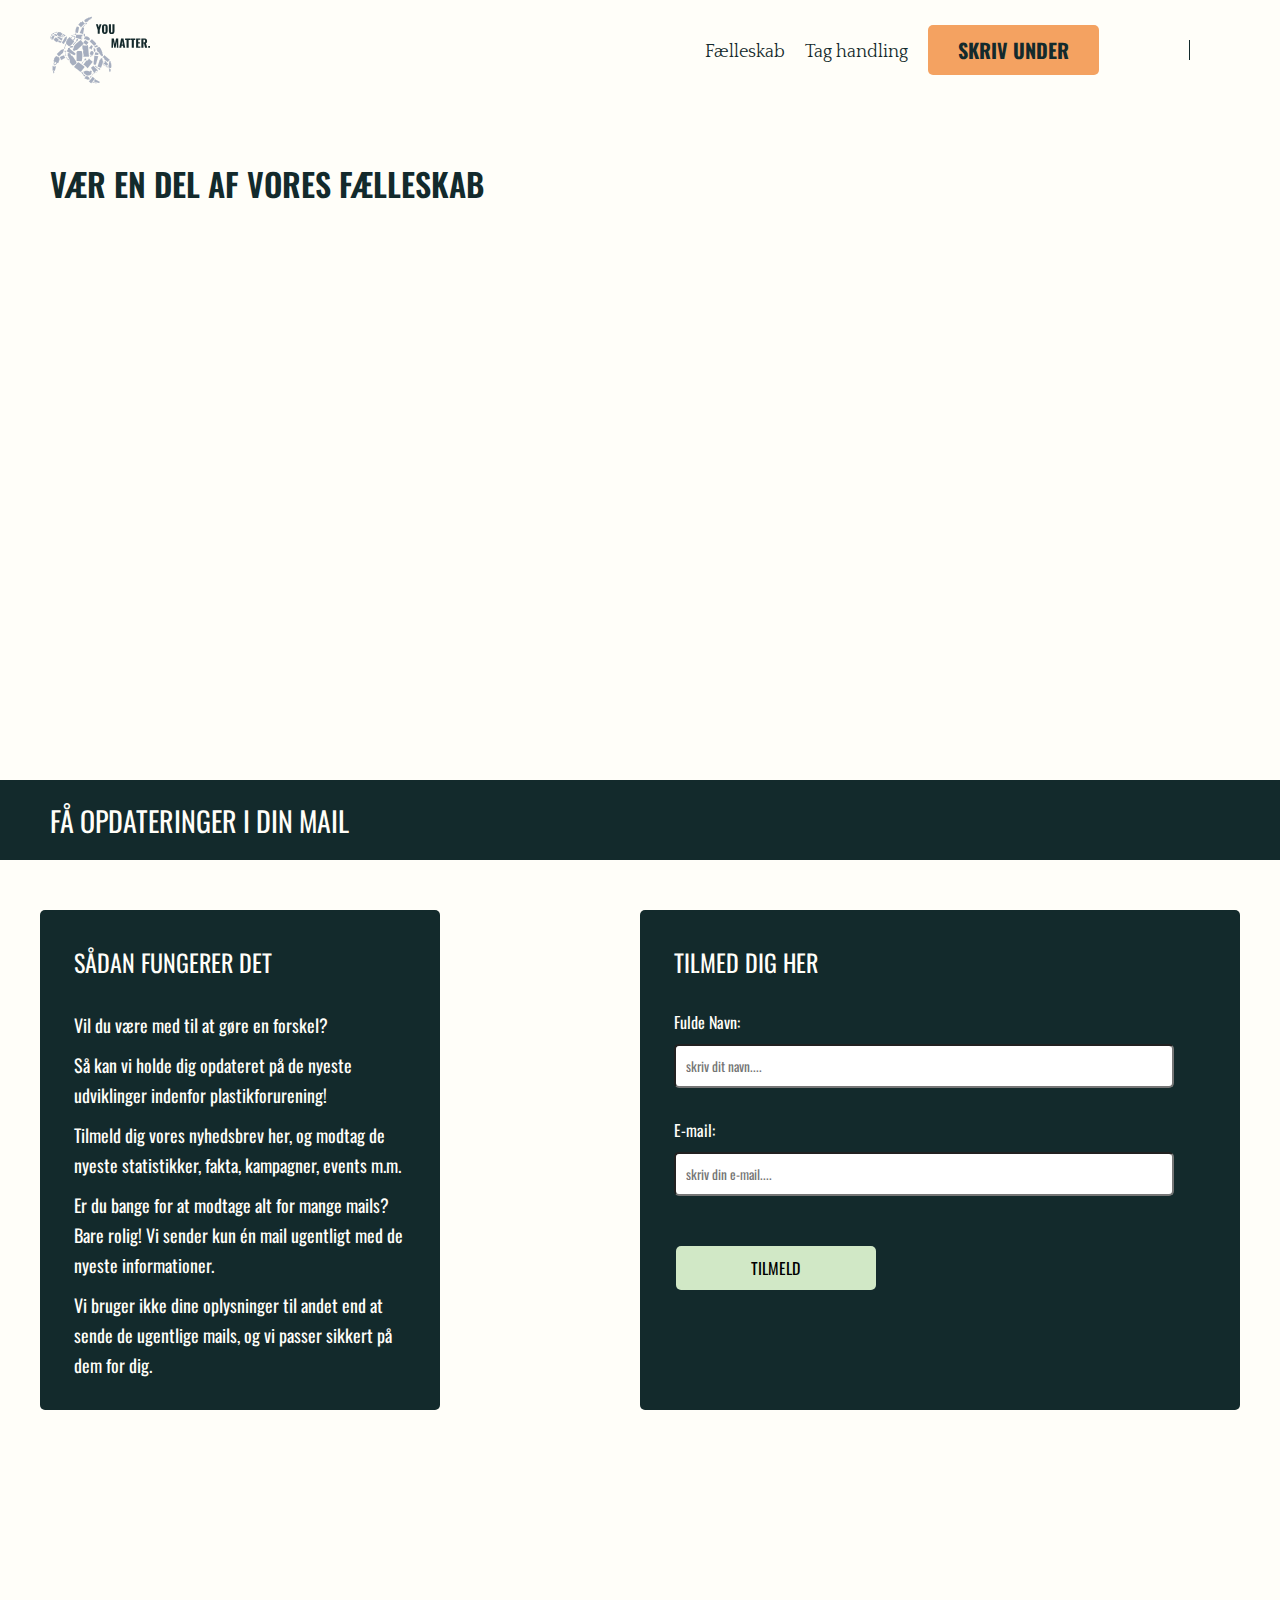
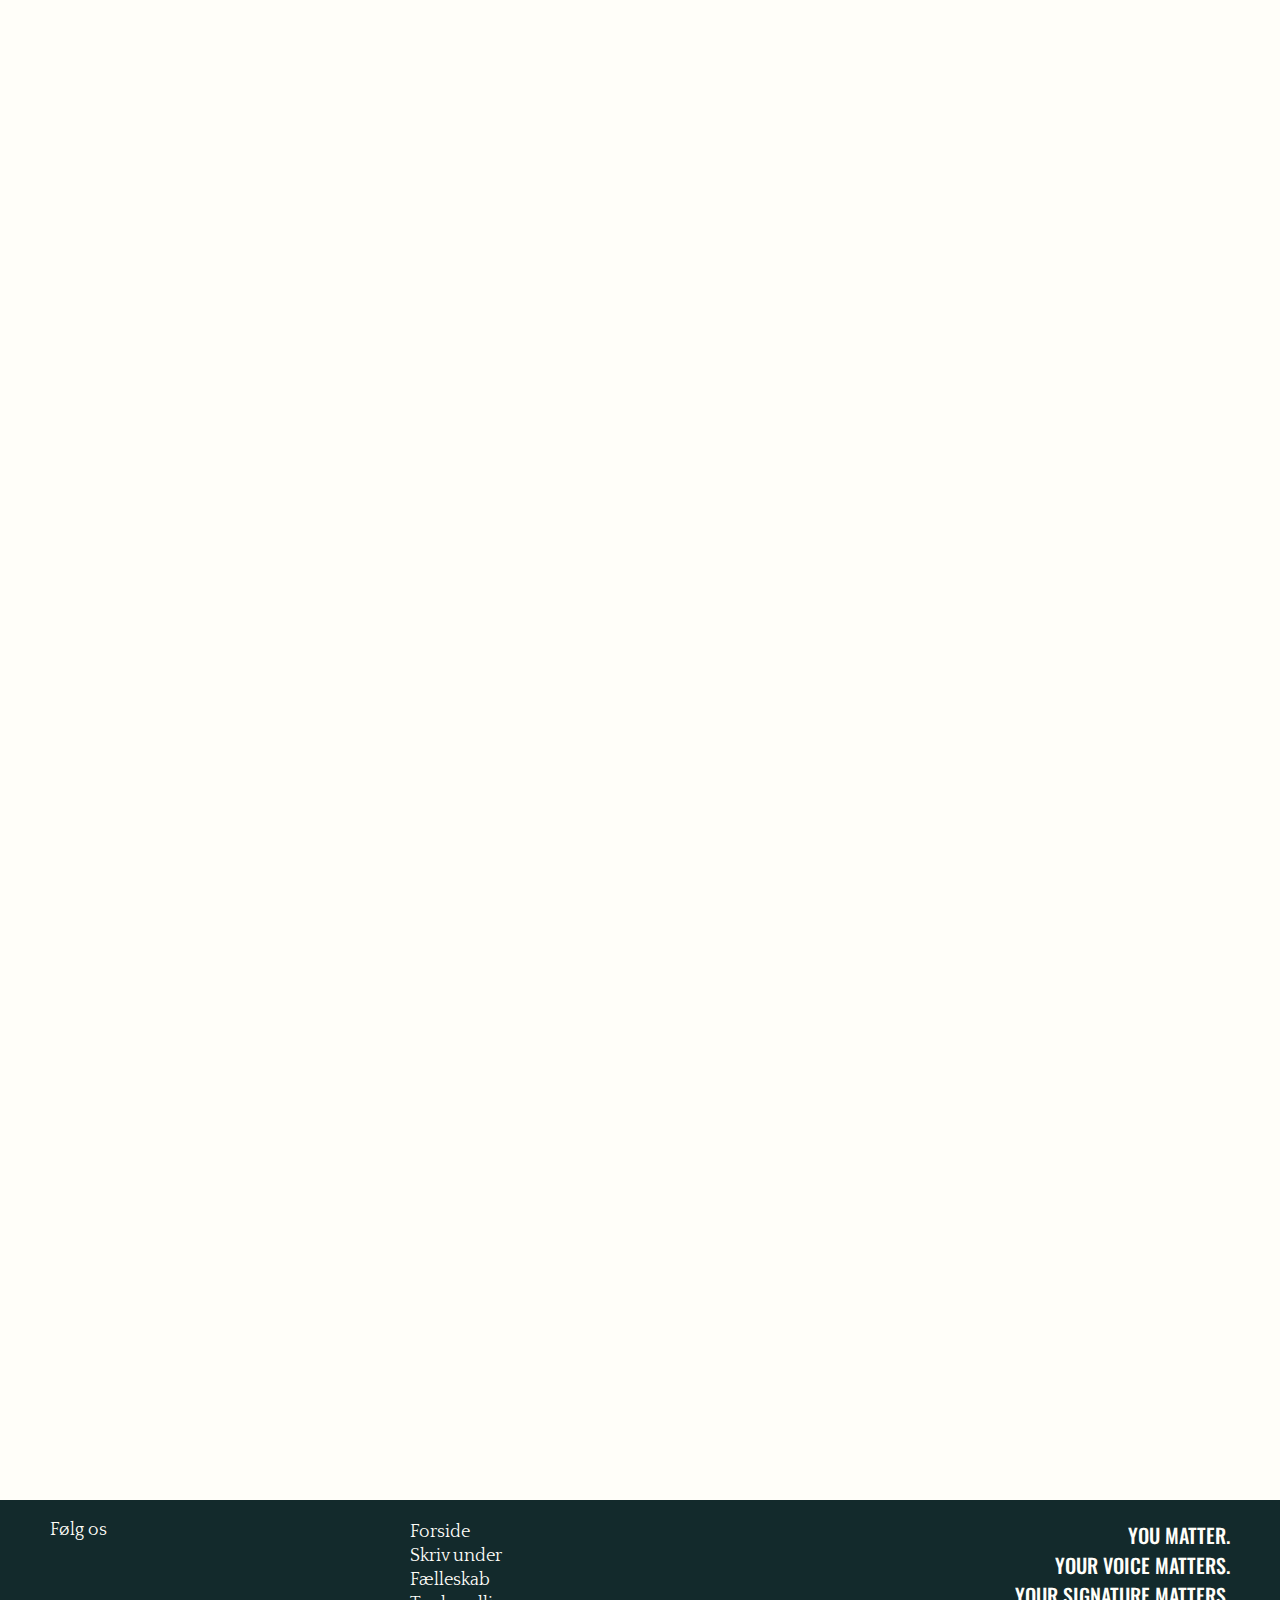
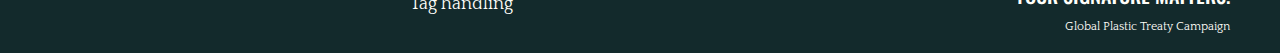
==== faelleskab.html @ a2572f8b "Merge branch 'main' of https://github.com/halyna-kuzminchuk/Global_Plastic_Treaty" ====
<!DOCTYPE html>
<html lang="en">
<head>
    <meta charset="UTF-8">
    <meta name="viewport" content="width=device-width, initial-scale=1.0">
    <meta name="description" content="Forhandlinger om en plastikaftale er på vej. En global plastik-traktat kan stoppe plastikforurening.   ">
    <title>En global plastik-traktat</title>
    <link rel="stylesheet" href="css/styles.css">
    <link rel="stylesheet" href="https://fonts.googleapis.com/css2?family=Material+Symbols+Outlined">
    <link rel="stylesheet" href="https://cdnjs.cloudflare.com/ajax/libs/font-awesome/6.6.0/css/all.min.css" integrity="sha512-Kc323vGBEqzTmouAECnVceyQqyqdsSiqLQISBL29aUW4U/M7pSPA/gEUZQqv1cwx4OnYxTxve5UMg5GT6L4JJg==" crossorigin="anonymous" referrerpolicy="no-referrer" /> 
</head>
<body>
    <!-- Navigation bar -->
    <header>
            
        <nav class="navigation_bar">
            <div class="logo">
                <a href="index.html"><img src="svg/logo_final.svg" alt="A grey turtle with plastic waste inside"> </a>
            </div> 
                      <!-- Checkbox for toggling menu with youtube tutorial -->
                                    
               
            <div class="mobile_look">
                <input type="checkbox">

                <span class="first_line"></span>
                <span class="second_line"></span>
                <span class="third_line"></span>
            </div>
            <button class="main_button hidden">
                <a href="underskriv.html">Skriv under</a>
            </button>
            
            <div class="menu_container">
                        
                

                <ul class="menu_look">
                    <li>
                        <a href="faelleskab.html">Fælleskab</a>
                    </li>
                    <li>
                        <a href="handling.html">Tag handling</a>
                    </li>
                </ul>
                <button class="main_button">
                    <a href="underskriv.html">Skriv under</a>
                </button>
                
                <ul class="menu_look">
                    <li class="social_media">
                        <i class="fa-brands fa-instagram"></i>
                        <i class="fa-brands fa-tiktok"></i>
                        <i class="fa-brands fa-facebook"></i>
                    </li>
                </ul>
                      
                 
                 <i class="fa-solid fa-magnifying-glass"></i>      
            
            </div>
           

        </nav>

    </header>

    <div class="main_container_f">
        <!-- You may write your code here or just delete this dev -->
        

        <div class="hero_f">
            <div class="hero_container_f">
                <div class="hero_text_f">
                    <p>Vær en del af vores fælleskab</p>
                </div>
            </div>
        </div>

        <div class="mail_section">
            <div class="mail_section_headline_box">
                <div class="mail_section_headline_text">
                    <p>Få opdateringer i din mail</p>
                </div>
            </div>
            <div class="mail_section_container_f">
                <div class="mail_section_container_left_f">
                    <div class="left_headline_f">
                        <p>Sådan fungerer det</p>
                    </div>
                    <div class="left_text_f">
                        <p>Vil du være med til at gøre en forskel?</p>
                        <p>Så kan vi holde dig opdateret på de nyeste udviklinger indenfor plastikforurening!</p>
                        <p>Tilmeld dig vores nyhedsbrev her, og modtag de nyeste statistikker, fakta, kampagner, events m.m. </p>
                        <p>Er du bange for at modtage alt for mange mails? Bare rolig! Vi sender kun én mail ugentligt med de nyeste informationer.</p>
                        <p> Vi bruger ikke dine oplysninger til andet end at sende de ugentlige mails, og vi passer sikkert på dem for dig.</p>
                    </div>
                </div>
                <div class="mail_section_container_right_f">
                    <div class="right_headline_f">
                        <p>Tilmed dig her</p>
                    </div>
                    <div class="full_name_f">
                        <p>Fulde Navn:</p>
                    </div>
                    <div class="name_writing_box_f">
                        <form action="contactform.php">         
                            <input type="text" name="email" placeholder="skriv dit navn....">                        
                        </form>
                    </div>
                    <div class="email_f">
                        <p>E-mail:</p>
                    </div>
                    <div class="email_writing_box_f">
                        <form action="contactform.php">         
                            <input type="text" name="email" placeholder="skriv din e-mail....">                        
                        </form>
                    </div>
                    <div class="button_f">
                
                        <button type="submit">Tilmeld</button>
                    </div>
                </div>
            </div>
        </div>
    </div>







    <footer style="width: 100%; background-color: #132A2C;">

        <div class="foot_container">
            <ul class="footer_left">
                <li>
                    <p>Følg os</p>
                </li>
                <li>
                    <div class="social_media">
                            <i class="fa-brands fa-instagram"></i>
                            <i class="fa-brands fa-tiktok"></i>
                            <i class="fa-brands fa-facebook"></i>

                    </div>
                </li>
            </ul>
            <ul class="footer_center">
                <li>Forside</li>
                <li>Skriv under</li>
                <li>Fælleskab</li>
                <li>Tag handling</li>
            </ul>
            <ul class="footer_right">
                <li>You matter.</li>
                <li>Your voice matters.</li>
                <li>Your signature matters.</li>
                <li>
                    <div class="copyright">
                        <i class="fa-solid fa-copyright"></i>
                        <p>Global Plastic Treaty Campaign</p>
                    </div>
                </li>
            </ul>
        </div>

    </footer>

    
</body>
</html>
---- css/styles.css ----
@import url('https://fonts.googleapis.com/css2?family=Oswald:wght@200..700&family=Quattrocento:wght@400;700&display=swap');

:root{
    /* Dimentions */
    --width-full: 100%;
    --width-12col: 1200px;

    

    /* Grid settings  */
    --grid-gap: 10px;
    --padding-default: 10px;

    /* Colours */
    --Midnight_blue:#132A2C;
    --Cloud_white:#FFFEF9;
    --Blue_grey:#A6AEC0;
    --Light_lavanda:#C6D4E9;
    --Light_mint_green:#D1E8C6;
    --Soft-orange:#F4A261;
    
    
    /* Fonts    */
    --Font_Oswald:"Oswald", serif;
    --Fond_Q:"Quattrocento", serif;
}

    /* Reset CSS */
    * {
    margin:0;
    padding:0;
    box-sizing: border-box;
    font-family: var(--Font_Oswald);
  }

.body{
    font-family: var(--Font_Oswald);
    background-color: var(--Cloud_white);
    min-height: 100vh;
    
}


.main_container{
    
    font-family: var(--Font_Oswald);
    height: auto;
    width: var(--width-full);
    padding-bottom: 100px;
    background-color: var(--Cloud_white);
    margin: 0 auto;
    
  }


/* Header */

header{
    position: relative;
    width: var(--width-full);
    max-height: 100px;
    background-color:var(--Cloud_white);
    z-index: 2;
    
}
.logo {     
    
    padding:10px 0;
    
    
    
}

.navigation_bar{

    display: flex;
    justify-content: space-between;  
    flex-grow: 0;
    align-items: center;  
    background-color: var(--Cloud_white);
    padding: 10px 10px;
    max-width: var(--width-12col);
    max-height: 100px;
    margin: 0 auto;
}
.hidden{
    display: none;
}

.logo img{
    width: 100px;
    height: 70px;
    display: flex;
    align-items: center;
    flex-shrink: 0;
    
   }
.logo img:hover{
    scale:120%
    
}

.mobile_look{ 
    display:none;
   
}

.menu_container{
    display: flex;
    justify-content: space-around;
    align-items: center;
    height: fit-content;
    
}
.menu_look{
    display: flex;
    flex-wrap: nowrap;
    justify-content: space-around;
    align-items: center;
    list-style: none;    
    color: var(--Midnight_blue);
    
    
        
}
.menu_look li {
    padding: 10px 10px;
    
}
.menu_look li a{
    font-family: var(--Fond_Q);
    font-size: 18px;
}

.social_media {
    display: flex;
    justify-content: space-around;
    border-right: 1px solid var(--Midnight_blue);
    
    
}
.social_media i{
    font-size: 20px;
    color: var(--Midnight_blue);
    padding: 0 10px;

}


.menu_container>i{
    padding-left: 40px;
    font-size: 24px;
    
}
    
.menu_container i:hover{
    scale: 120%;
}

.menu_look a{
    position: relative;
    text-decoration: none;
    color: var(--Midnight_blue);
   
}
.menu_look a::before{
    content: "";
    position: absolute;
    bottom: -2px;
    width: 0;
    height: 2px;
    background-color: var(--Light_mint_green);
    transition: width 0.3s ease;

}
.menu_look a:hover::before {
    width: 100%;
   

}


/* kw test for github - test 2 */

  

.main_button{
    width: fit-content;
    height: fit-content;
    padding: 10px 30px ;
    background-color: var(--Soft-orange);
    border-radius: 5px;
    border: none;
    margin: 0 10px;
}
.main_button a{
    text-decoration: none;
    color: var(--Midnight_blue);
    font-size: 20px;
    font-weight: 700;
    text-transform: uppercase;
    font-family: var(--Font_Oswald);
    
}

.main_button:hover{
    scale: 110%;
   
 }




/* FORSIDE ---------------------------------------------------------------------------------------------------------------*/
.front_page_hero{
  
    max-width:var(--width-full);
    height: 720px;
    background-image: url(/img/Turtle_hero_image.jpg);
    background-position: bottom center;
    background-repeat: no-repeat;
    background-size: cover;
    padding: 0 auto;
    background-color: var(--Cloud_white);
}

.front_page_hero_box{
    max-width: var(--width-12col);
    height: inherit;
    display: grid;
    grid-template-columns: repeat(12, 1fr);
    grid-template-rows: 10% 40% 25% 25%;
    gap:var(--grid-gap);
    margin: 0 auto; 
    padding: 0 10px;
       
    
}
.fp_hero_text_left{
    grid-column: 1/span 6;
    grid-row: 2;
    display: flex;
    justify-content: start;
    flex-wrap: wrap;


}
.fp_hero_text_right{
    grid-column:8/span 5;
    grid-row:3;
    display: flex;
    justify-content: center;
    flex-wrap: wrap;
}

h1{
    font-family: var(--Font_Oswald);
    font-size: 63px;
    font-weight: 700;
    text-transform: uppercase;
    color: var(--Midnight_blue);
}
.fp_hero_text_right p{
    font-family: var(--Fond_Q);
    font-size: 32px;
    font-weight: 500;
    color: var(--Midnight_blue);
}

/* Information block */

.information_block{
    width: var(--width-full);
    height: auto;
    margin: 50px auto 0 auto;
    background-color: var(--Cloud_white);
}
.counter_container{
    width: var(--width-full);
    height: fit-content;
    background-color: var(--Midnight_blue);
    padding: 0 10px;
    display: flex;
    justify-content: center;


}
.counter{
    max-width:var(--width-12col);
    height: fit-content;
    background-color: var(--Midnight_blue);
    display: flex;   
    gap:20px;
    padding: var(--padding-default);

}
.counter_sides li{
    color: var(--Cloud_white);
    font-family: var(--Fond_Q);
    font-size: 24px;
    line-height: 32px;
    font-weight: 400;
    list-style: none;
    text-align: center;

}


.scale_green_box{
    width: 680px;
    height:50px;
    background-color: var(--Cloud_white);
    border-radius: 20px;
    align-self: flex-end;
}

.scale_white_box{
    width: 600px;
    height:50px;
    background-color: var(--Light_mint_green);
    border-radius: 20px;
    align-self: flex-end;

}
.placeholder{
    height: 200px;
}





/* FÆLLESSKABSSIDE ------------------------------------------------------------------------------------------------------ */

.main_container_f { /*kan slettet til sidst */
    height: 3000px;
    background-color: var(--Cloud_white);
}

/* Hero section */

.hero_f {
    width: var(--width-full);
    background-image: url(/img/Vi\ staar\ sammen.jpg);
    background-position: center center;
    background-repeat: no-repeat;
    background-size: cover;
    height: 600px;
    margin-bottom: 80px;
    }

.hero_container_f {
    display: grid;
    grid-template-columns: repeat(12, 1fr);
    grid-template-rows: auto;
    height: 100%;
    width: var(--width-12col);
    margin: 0 auto 0 auto;
}
    
.hero_text_f {
   font-family: var(--Font_Oswald);
   font-size: 32px;
   grid-column: 1 / span 6;
   grid-row: 1;
   padding-top: 60px;
   text-transform: uppercase;
   padding-left: 10px;
   font-weight: 600;
   color: var(--Midnight_blue);
}

/* Mail Section */

.mail_section {
    width: var(--width-full);
    background-color: var(--Midnight_blue);
    background-position: center center;
    background-repeat: no-repeat;
    background-size: cover;
    height: 80px;
}

.mail_section_headline_box {
    display: grid;
    grid-template-columns: repeat(12, 1 fr);
    grid-template-rows: auto;
    height: 100%;
    width: var(--width-12col);
    margin: 0 auto 0 auto;
    color: var(--Cloud_white);
    font-family: var(--Font_Oswald);
    font-size: 28px;
    text-transform: uppercase;
    padding-left: 10px;
    align-items: center;
    color: var(--Cloud_white);
}

.mail_section_container_f {
    display: grid;
    grid-template-columns: repeat(12, 1fr);
    grid-template-rows: auto;
    height: 100%;
    width: var(--width-12col);
    margin: 0 auto 0 auto;
    padding-top: 50px;
}

.mail_section_container_left_f {
    grid-column: 1 / span 4;
    height: 500px;
    background-color: var(--Midnight_blue);
    display: flex;
    flex-direction: column;
    padding: 34px;
    border-radius: 5px;
}

.mail_section_container_right_f {
    grid-column: 7 / span 6;
    height: 500px;
    background-color: var(--Midnight_blue);
    border-radius: 5px;
    padding: 34px;
}

.left_headline_f {
    color: var(--Cloud_white);
    font-family: var(--Font_Oswald);
    font-size: 24px;
    padding-bottom: 30px;
    text-transform: uppercase;
}

.left_text_f {
    color: var(--Cloud_white);
    font-family: "Quattrocento", serif;
    font-size: 18px;
    line-height: 30px;   
}

.left_text_f p {
    padding-bottom: 10px;
}

.right_headline_f {
    color: var(--Cloud_white);
    font-family: var(--Font_Oswald);
    font-size: 24px;
    padding-bottom: 30px;
    text-transform: uppercase;
}

.full_name_f {
    color: var(--Cloud_white);
    margin-bottom: 10px;
    font-family: var(--Fond_Q);
}

.name_writing_box_f input {
    border-radius: 5px;
    padding: 10px;
    width: 500px;
    margin-bottom: 30px;
}

.email_f {
    color: var(--Cloud_white);
    margin-bottom: 10px;
    font-family: var(--Fond_Q);
}

.email_writing_box_f input {
    border-radius: 5px;
    padding: 10px;
    width: 500px;
    margin-bottom: 50px;
}

.button_f button {
    width: 200px;
    padding: 10px 20px;
    font-size: 16px;
    border: none;
    cursor: pointer;
    border-radius: 5px;
    transition: background-color var(--Midnight_blue);
    text-transform: uppercase;
    background-color: var(--Light_mint_green);
    margin-left: 1.5px;
}

.button_f button:hover {
    background-color: var(--Bright_green);
    color: var(--Midnight_blue);
    scale: 100%;
}











/* TAG HANDLING ---------------------------------------------------------------------------------------------------------- */



.filler_block_content_handling_hero_img {
    background-image: url("/img/Tag\ handling.jpg");
    background-size: cover;
    width: 100%;
    height: 680px;
}

.filler_block_content_handling_hero_img p { /* Text på hero img */
    font-family: var(--Font_Oswald);
    font-size: 32px;
    text-align: center;
    color: var(--Midnight_blue);
    padding-top: 350px;
    text-transform: uppercase;
    font-weight: 600; /*makes it more bold */
}

.filler_block_content_handling{ /*filler block mellem hero og footer*/
    display: grid;
    grid-template-columns: repeat(12, 1fr);
    width: 100%;
    margin: 0 auto 0 auto;
    height: 3200px;
    background-color:var(--Cloud_white) ;
}

.filler_block_content_handling_filler_dark{ /*mørk boks under hero img*/
    width: var(--width-12col);
    height: 80px;
    background-color: var(--Midnight_blue);
    margin-top: 60px;
}

.filler_block_content_handling_filler_dark p { /*tekst under hero img */
    color: var(--Cloud_white);
    font-family: var(--Font_Oswald);
    font-size: 32px;
    text-transform: uppercase; /*writes the text in caps */
}


.tag_handling_boxes { /*overordnet box*/
    display: flex;
    flex-wrap: wrap;
    margin-top: 30px;
}

.tag_handling_boxes1_txt_box { /*box til teksten*/
    background-color: #132A2C;
    display: flex;
    flex-direction: column;
    height: 300px;
    width: 50%;
}

.tag_handling_boxes1img { /*box til img*/
    display: flex;
    flex-direction: column;
    height: 300px;
    width: 50%;

}










/*End of TAG HANDLING*/

/* SKRIV UNDER ----------------------------------------------------------------------------------------------------------- */

.hero-container-underskriv-img {
    background-image: url('https://picsum.photos/1920/800');
    grid-column: 8 span 5;
    height:auto;
    min-height:600px;
    background-repeat: no-repeat;
    background-size: cover;
    background-position: center center;
    padding-top: 30px;
    margin-bottom: 80px;
    color:var(--Midnight_blue);

 }

.hero-container-underskriv {
    display:grid;
    grid-template-columns: repeat(12, 1fr);
    grid-template-rows: auto auto auto;
    width:var(--width-12col);
    gap:var(--grid-gap);
    margin: auto;
    height: auto;
}
  
.hero-text-underskriv {
    grid-column: 6/ span 6;
    margin:20px auto auto 20px;
    grid-row: 1;
}
.underskriv-big-header {
    font-size:32px;
    font-weight: 700;
    text-transform: uppercase;
    text-wrap: nowrap;
    text-transform: uppercase;

}
  
.sign-box {
    margin: 30px ;
    background-color: var(--Light_lavanda);
    padding: 20px;
    border-radius: 8px;
    box-shadow: 0 4px 8px rgba(0, 0, 0, 0.1);
    text-align: center;
    width: 400px;
    height: auto;
}
.timeline {
    display: flex;
    justify-content: center;
    align-items: center;
    position: relative;
    margin: 20px;
}

.circle {
    width: 20px;
    height: 20px;
    background-color: var(--Light_mint_green);
    border-radius: 50%;
    color: var(--Cloud_white);
    display: flex;
    justify-content: center;
    align-items: center;
    font-size: 14px;
    font-weight: bold;
    position: relative;
}

.line {
    width: 100px;
    height: 2px;
    background-color: var(--Light_mint_green);
}

.timeline .circle:first-child {
    margin-left: 0;
}

.timeline .circle:last-child {
    margin-right: 0;
}

.timeline .line:nth-child(odd) {
    margin-top: 12px;
}


.sign-box-h2 {
    text-wrap: wrap;
    font-size: 32px;
    text-align: start;
    margin-left: 20px;
    margin-bottom: 20px;
}
.sign-box-h3 {
    text-wrap: wrap;
    font-size: 18px;
    text-align: start;
    margin-left: 20px ;
    margin-bottom: 20px;
}

.signature-area input {
    margin: 5px;
    border-radius: 5px;
    padding: 10px;
    width: 300px;
}


.buttons button {
    padding: 10px 20px;
    margin: 10px;
    font-size: 16px;
    border: none;
    cursor: pointer;
    border-radius: 5px;
    transition: background-color var(--Midnight_blue);
    text-transform: uppercase;
    background-color: var(--Light_mint_green);
}

.buttons button:hover {
    background-color: var(--Midnight_blue);
    color: var(--Cloud_white);
    scale: 100%;
}
.privatlivs-text {
    font-size: 12px;
    text-align: start;
    margin-left: 20px ;

}

.hero-text-underskriv p {
    grid-column: 8 / span 4;
    margin-top:200px;
    grid-row: 1;
    font-family: var(--Font_Oswald);
}
.brug-din-stemme-heading h2{
    height: 80px;
    background-color: var(--Midnight_blue);
    color:var(--Cloud_white);
    font-size: 28px;
    font-weight: 700;
    text-transform: uppercase;
    display:flex;
    justify-content: flex-start;
    align-items: center;
    padding: 0 0 0 px;
    width: var(--width-full);
    margin: 20px auto ;
    text-wrap: wrap;
    font-family: var(--Font_Oswald);
  
}

.brug-din-stemme {
    height: fit-content;
    width: var(--width-12col);
    display: grid;
    grid-template-columns: 1fr 1fr;  
    grid-template-rows: 1fr 1fr;    
    gap: var(--grid-gap);
    margin: 20px auto 20px auto;
  }

.brug_din_stemme_content_block_image img {
    height: 405px;
    width: 595px;

    background-size: cover;
    background-position: center ;
    border-top-left-radius: 5px;
    border-top-right-radius: 5px;
  
}
.brug_din_stemme_content {
    display: grid;
       
    gap: var(--grid-gap);
    box-sizing: border-box;
    width: 595px;
  }

.brug_din_stemme_content_block {
    background-color: var(--Light_lavanda);
    position: relative;
    border-radius: 5px;
    display: flex;
    flex-direction: column;
    box-shadow: 2px 2px 2px dark var(--Cloud_white);
}
.brug_din_stemme_content_block_text_top h5 {
    font-size: 22px;
    font-weight: 700; 
    text-transform: uppercase;
    margin: 0 0 10px 0; 
    font-family: var(--Font_Oswald);
    


}
.brug_din_stemme_content_block_text_top p {
    font-size: 16;
    font-family: 'font Q', sans-serif;

}

.brug_din_stemme_content_block_text {
    padding: 20px;
    display: flex;
    flex-direction: column;
    justify-content: space-between;
    flex:1;
    color:var(--color_dark);


}
.brug_din_stemme_content_block_bottom_area {
    display: flex;
    justify-content: space-between;
    margin: 20px 0 0 0;
    
}
.brug_don_stemme_content_block_bottom_area_right button {
    background-color: var(--color_dark);
    border: 1px solid var(--background-color-light);
    border-radius: 5px;
    font-size: 12px;
    font-weight: 700;
    padding: 8px 16px;
    cursor: pointer;
  }
  
.brug_din_stemme_content_block_bottom_area_right button a {
    color: var(--color-light);
    text-transform: uppercase;
    text-decoration: none;
    font-size: 12px;
  
}

.underskriv_video_overskrift h2{
    height: 80px;
    background-color: var(--Midnight_blue);
    color:var(--Cloud_white);
    font-size: 28px;
    font-weight: 700;
    text-transform: uppercase;
    display:flex;
    justify-content: flex-start;
    align-items: center;
    padding: 0 0 0 px;
    width: var(--width-full);
    margin: 20px auto ;
    text-wrap: wrap;
    font-family: var(--Font_Oswald);
  
}

.underskriv_video_box {
    width: var(--width-12col);
    margin: 70px auto;
}


/* FOOTER----------------------------------------------------------------------------------------------------------------*/

footer{
    
    /* position: fixed;
    left: 0;
    bottom: 0; */
    height: auto;
    width: 100%;
    background-color:var(--Midnight_blue);

}
.foot_container{
    max-width:var(--width-12col) ;
    background-color: var(--Midnight_blue);
    display: flex;
    justify-content:space-between;
    align-items: start;
    margin: 0 auto;
    padding: 20px 10px;
    
}
.foot_container ul{
    list-style: none;
    color: var(--Cloud_white);
}
.footer_left p{
    font-family: var(--Fond_Q);
    font-size: 18px;    
}
.footer_left li{
    padding:0 0 10px 0;
}
.footer_left i{
    font-size: 20px;
    padding:10px 10px 0 0 ;
    color: var(--Cloud_white);
}
.footer_center li{
    font-family: var(--Fond_Q);
    font-size: 18px;
    line-height: 24px;
    
}
.footer_right{
    margin-left: 200px;
}
.footer_right li{
    font-family: var(--Font_Oswald);
    text-align: right;
    text-transform: uppercase;
    font-size: 20px;
    font-weight: 500;
}
.copyright{
    display: flex;
    align-items: center;
    justify-content: end;

}
.copyright p{
    font-family: var(--Fond_Q);
    font-size: 12px;
    text-transform: none;
    padding: 10px 0 0 10px;
}
.copyright i{
    font-size: 12px;
    padding: 10px 0 0 0;
}
 
    



































@media (width<769px){  

    /* Hidden navigation bar */

    .hidden{
        display: flex;
    }

    .menu_container {        
        position: absolute;   
        top:100px;
        right:0;
        width: 0;
        /* height: 0; */
        height: calc(100vh - 100px);
        background-color: var(--Midnight_blue);
        display: flex;
        flex-direction: column;
        justify-content: center;
        /* align-items: start; */
        gap: 20px;        
        z-index: 1;
        overflow: hidden;
        transition: width 0.4s ease-in-out;
                
    }

   
    .menu_container>i{
        display: none;
    }
    .social_media{
        border: none;
       
    }
    .menu_look .social_media i{
        color: var(--Cloud_white);
        font-size: 28px;
    }
    
    .menu_look{
        flex-direction: column;
        align-items: center;
        
    }
    .menu_look a{
        color: var(--Cloud_white);
    }
    
    
  
    .mobile_look{
        order: 3;
        position: relative;
        display: flex;
        flex-direction: column;
        gap: 9px;
                       
      
        padding: 0 10px;

    }
    .mobile_look span{
        width: 30px;
        height: 2px;
        background-color: var(--Midnight_blue);
        transform-origin: left;
        transition: 0.5s ease;
       

    }

    /* Trigger for navigation bar - checkbox */
    .mobile_look input{
        position:absolute;
        top:0;
        left:0;
        width: 100%;
        height: 100%;
        z-index: 2;
        cursor: pointer;
        appearance: none;
        
    }

    /* To change hamburger into the cross sign */

    .mobile_look input:checked~.second_line{
        opacity: 0;
    }
    .mobile_look input:checked~.first_line{
        transform: rotate(45deg);
    }
    .mobile_look input:checked~.third_line{
        transform: rotate(-45deg);
    }

    /* Makes hidden navigation bar to appear */

    .navigation_bar:has(input:checked) > .menu_container{
        /* height: calc(100vh - 100px); */
        width: 100%;
    }
    .navigation_bar:has(input:checked) > .hidden {
        display: none;
        
    }

    /* Front page hero */
    .front_page_hero{
      position: relative;
      width: 100%;
      height: 100%;
      top: 130px;
      
    }
    .front_page_hero_box{
        position: relative;
        top: -130px;
        display: grid;
        grid-template-columns:25% 25% 25% 25%;
        grid-template-rows: 130px 130px;
        gap: var(--grid-gap);
        width: 100%;
        height: 100%;


    }
    .fp_hero_text_left{
        grid-column: 1/span 3;
        grid-row: 1;
        align-items: center;
    }
    h1{
        font-size: 42px;
    }
    .fp_hero_text_right{
        grid-column: 1/ span 2;
        grid-row: 2;
    }
    .fp_hero_text_right p{
        font-size: 20px;
    }

   
 /*     
    Footer */

    .footer_left p{
        display: none;
    }
   .footer_left i{
    font-size: 24px;
    color: var(--Cloud_white);
   }

    .footer_center{display: none;}
    .foot_container{
        flex-direction: column;
        align-items: center;
    }
    .foot_container ul:last-child{
        order: -1;
    }
    .footer_right{
        display: flex;
        flex-direction: column;
        align-items: center;
        margin: 0;
        
    }
    .footer_right>li:last-child{
        order: -1;
    }


    /*Tag handling @media <769px----*/
    .filler_block_content_handling_hero_img {
        background-image: url("/img/Tag\ handling.jpg");
        width: 100%;
        height: 350px;
    }
    
    .filler_block_content_handling_hero_img p {
        font-size: 32px;
        text-align: center;
        padding-top: 100px;
    }

    /* end Tag handling ---*/ 
    

    


}


@media (width<415px){
      
    .main_button {
        font-size: 16px;
        padding: 10px;
             
        
    }







/*Tag handling @media <400px----*/

.filler_block_content_handling_hero_img {
    background-image: url("/img/Tag\ handling.jpg");
    width: 100%;
    height: 265px;
}

.filler_block_content_handling_hero_img p {
    font-size: 32px;
    text-align: center;
    padding-top: 100px;
}

/* end Tag handling ---*/ 


}
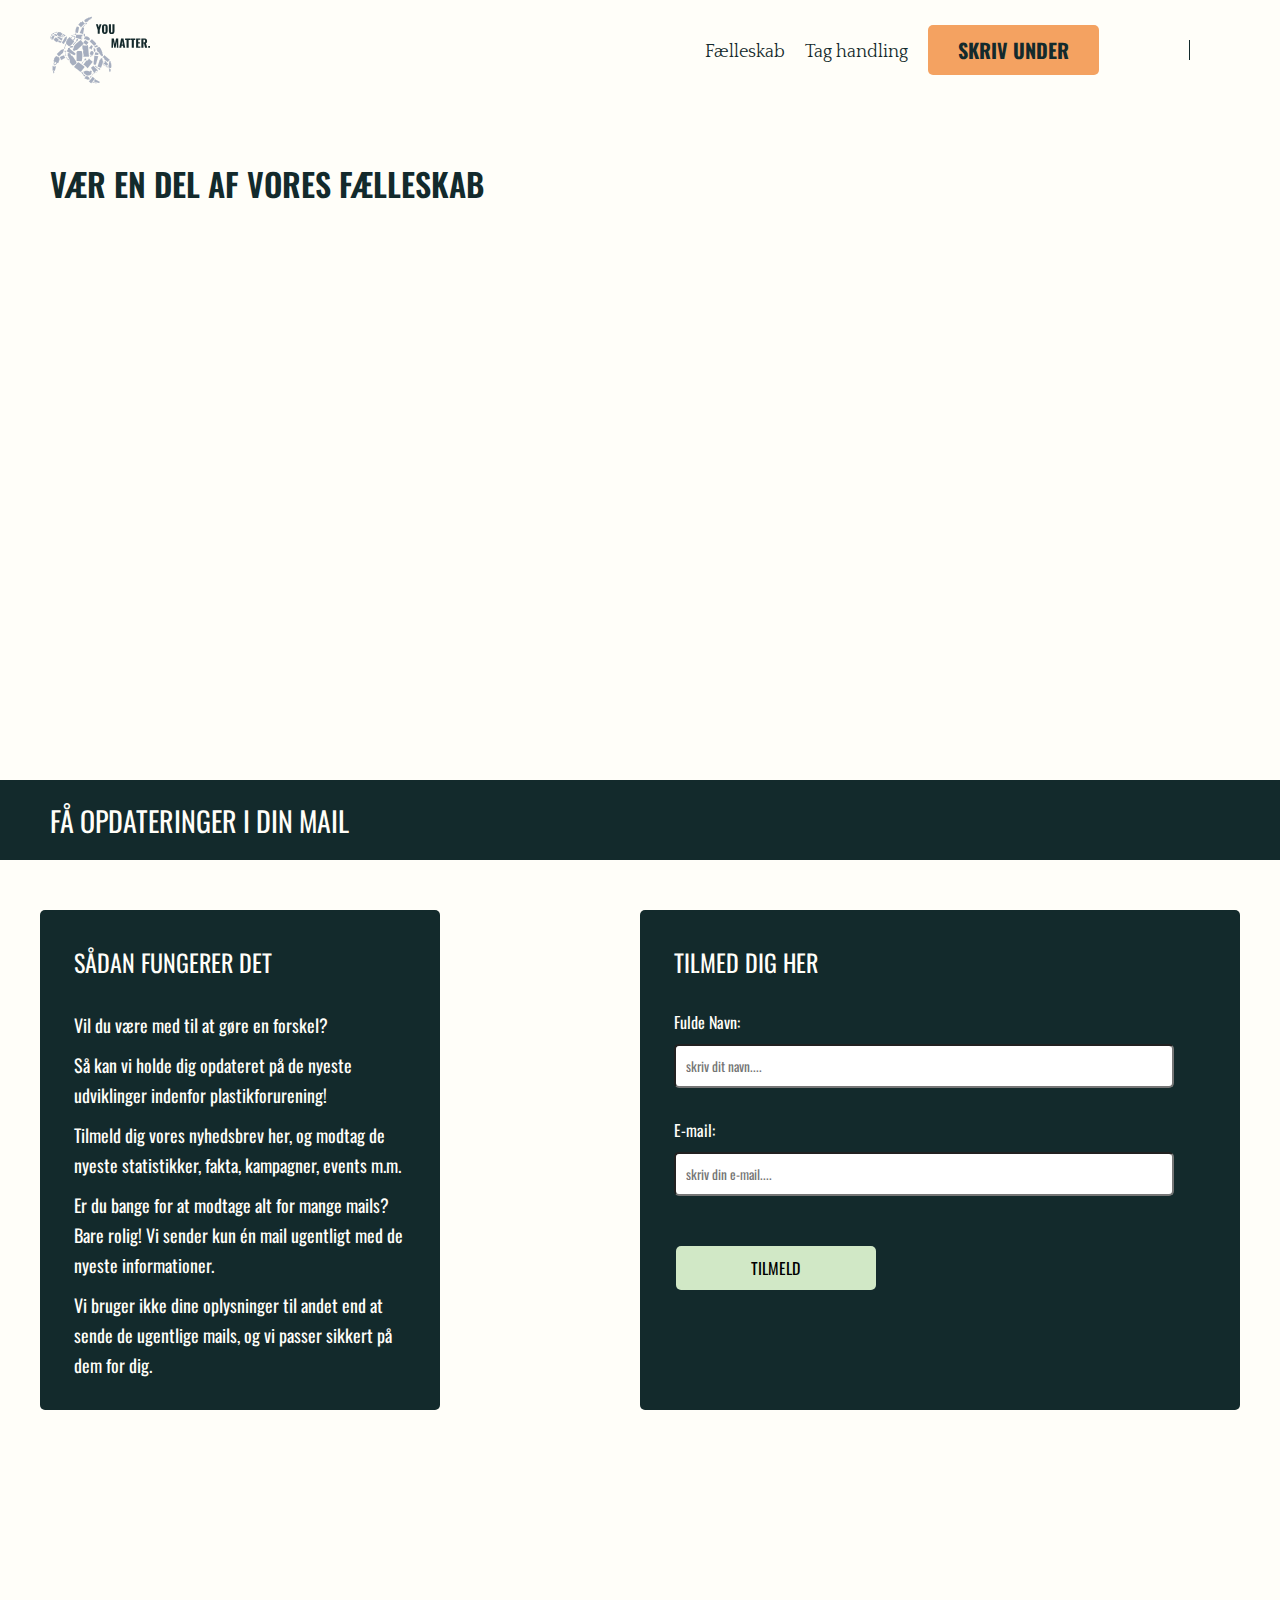
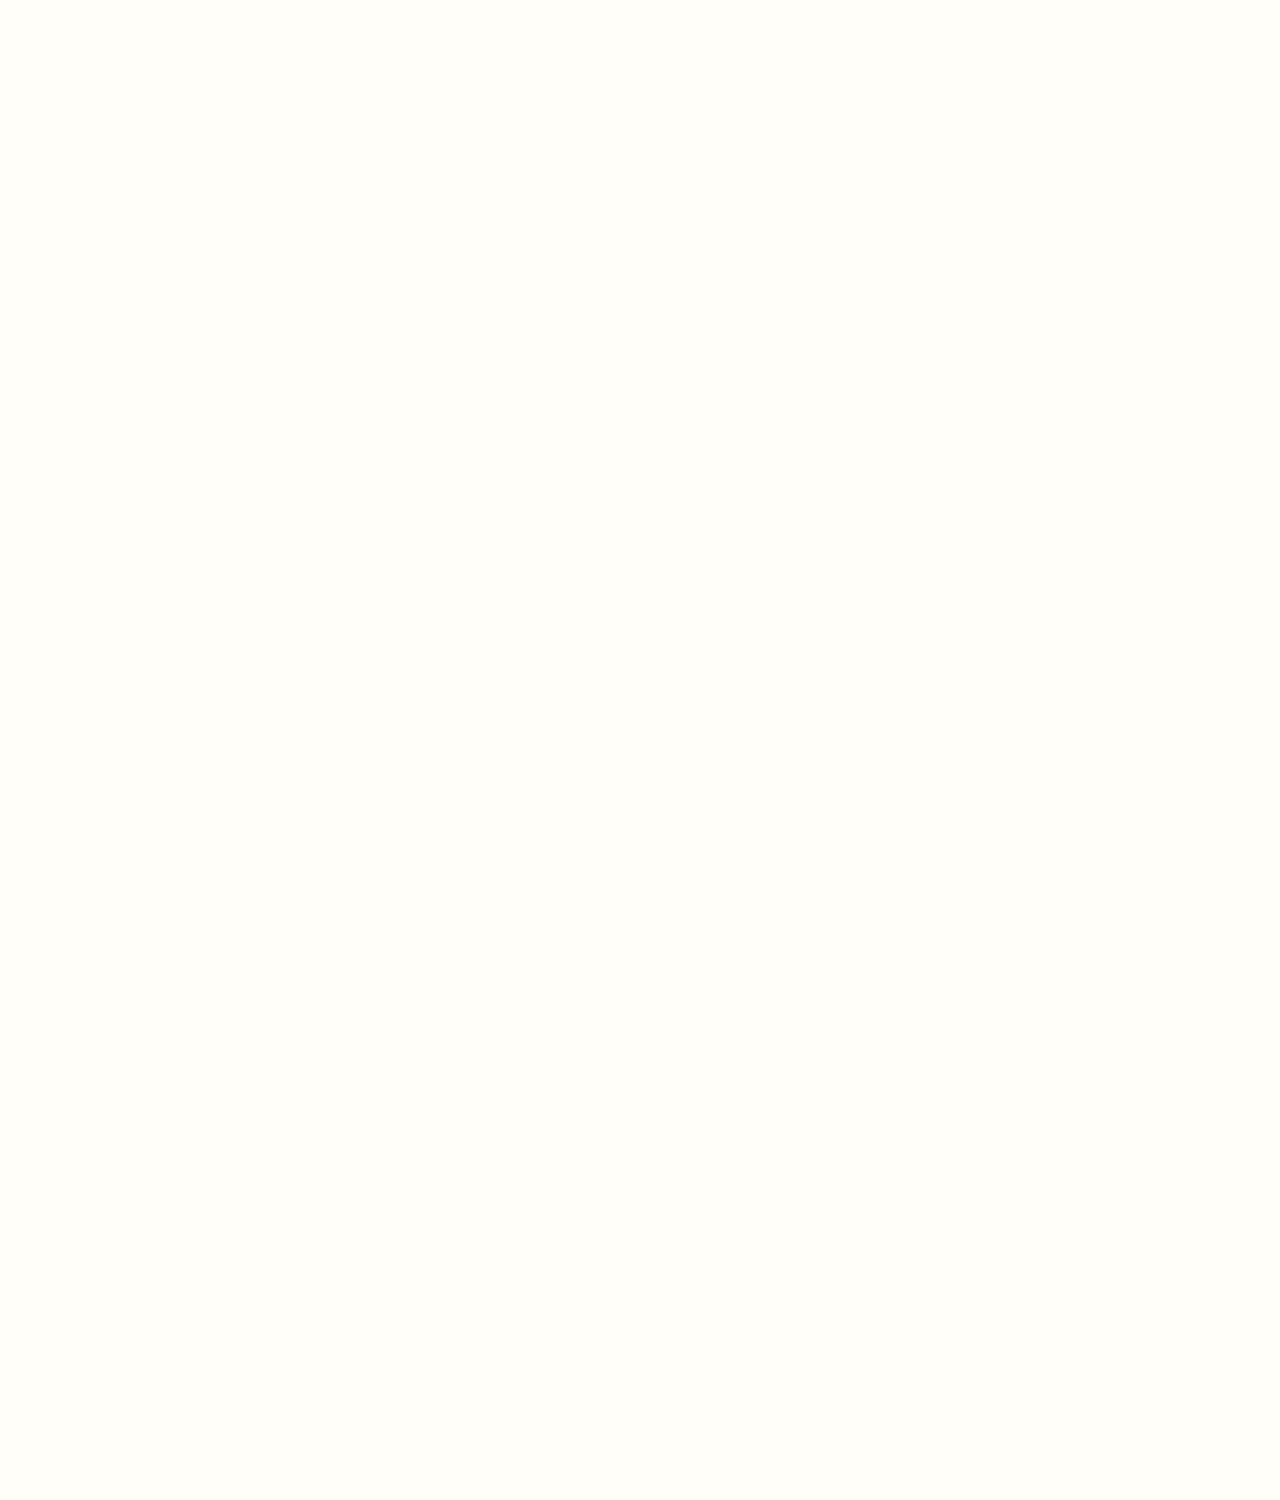
==== commit 44965196: "Update faelleskab.html" ====
--- a/faelleskab.html
+++ b/faelleskab.html
@@ -131,7 +131,7 @@
 
 
 
-    <footer style="width: 100%; background-color: #132A2C;">
+    <!-- <footer style="width: 100%; background-color: #132A2C;">
 
         <div class="foot_container">
             <ul class="footer_left">
@@ -166,7 +166,7 @@
             </ul>
         </div>
 
-    </footer>
+    </footer> -->
 
     
 </body>
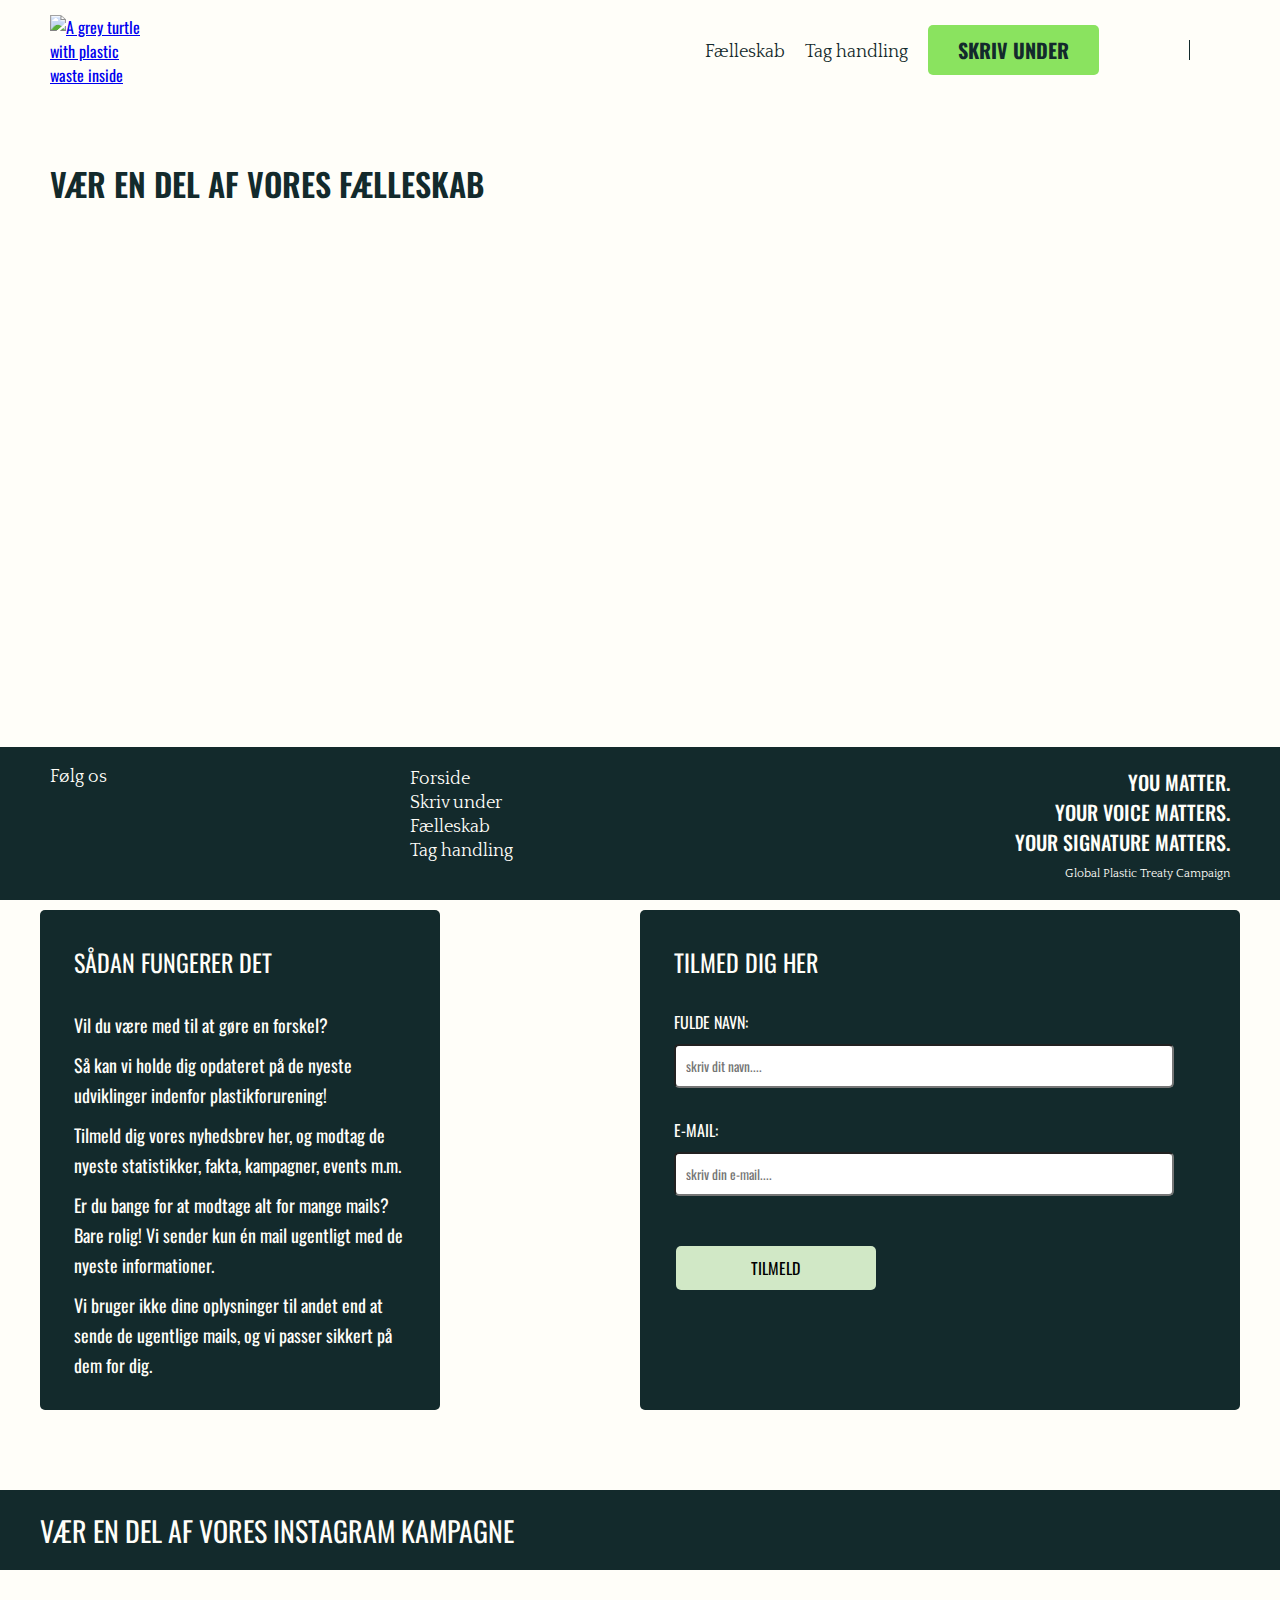
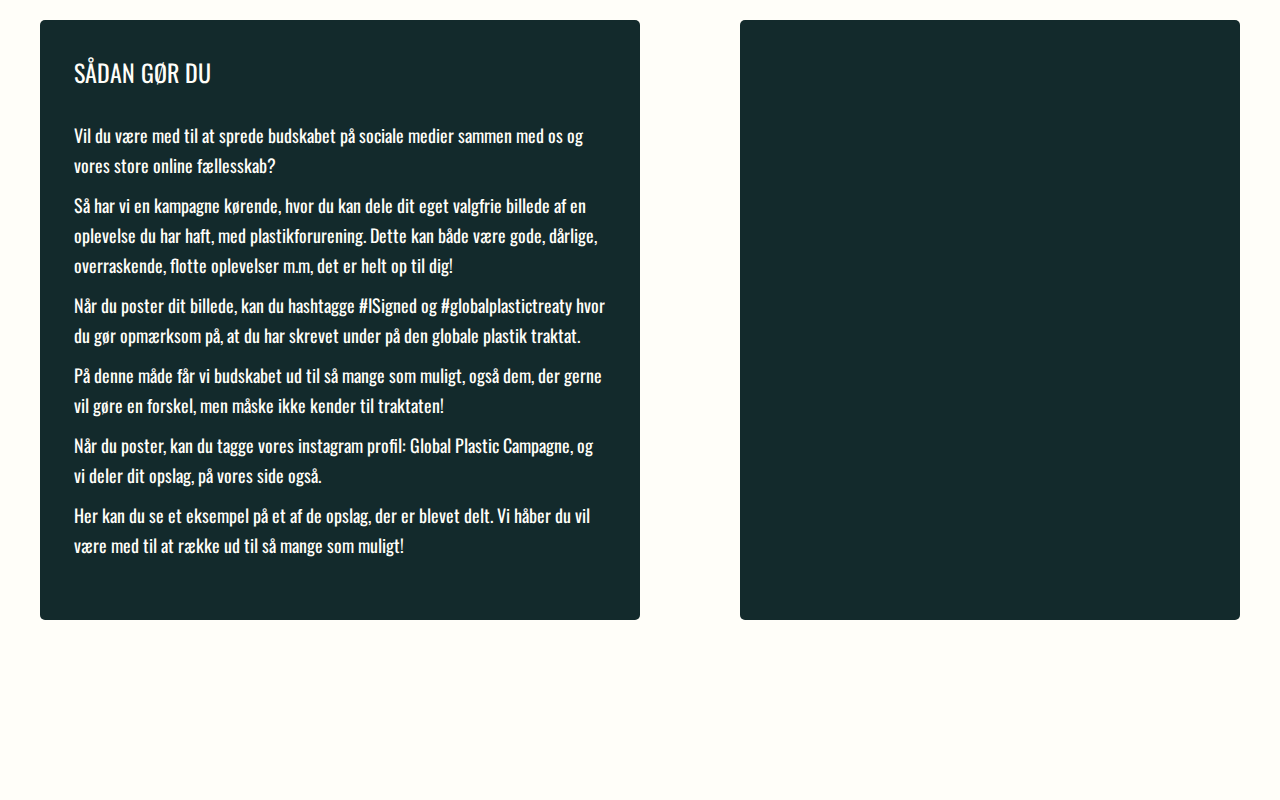
==== commit d178378b: "Instagram section started" ====
--- a/faelleskab.html
+++ b/faelleskab.html
@@ -15,7 +15,7 @@
             
         <nav class="navigation_bar">
             <div class="logo">
-                <a href="index.html"><img src="svg/logo_final.svg" alt="A grey turtle with plastic waste inside"> </a>
+                <a href="index.html"><img src="svg/Logo.svg" alt="A grey turtle with plastic waste inside"> </a>
             </div> 
                       <!-- Checkbox for toggling menu with youtube tutorial -->
                                     
@@ -65,7 +65,7 @@
 
     </header>
 
-    <div class="main_container_f">
+    <div class="main_container">
         <!-- You may write your code here or just delete this dev -->
         
 
@@ -123,6 +123,30 @@
                 </div>
             </div>
         </div>
+
+        <div class="instagram_section">
+            <div class="instagram_section_headline_box">
+                <div class="mail_section_headline_text">
+                    <p>Vær en del af vores instagram kampagne</p>
+                </div>
+            </div>
+            <div class="instagram_section_container">
+                <div class="instagram_section_container_left">
+                    <div class="insta_left_headline">
+                        <p>Sådan gør du</p>
+                    </div>
+                    <div class="insta_left_text">
+                        <p>Vil du være med til at sprede budskabet på sociale medier sammen med os og vores store online fællesskab? </p>
+                        <p>Så har vi en kampagne kørende, hvor du kan dele dit eget valgfrie billede af en oplevelse du har haft, med plastikforurening. Dette kan både være gode, dårlige, overraskende, flotte oplevelser m.m, det er helt op til dig!</p>
+                        <p>Når du poster dit billede, kan du hashtagge #ISigned og #globalplastictreaty hvor du gør opmærksom på, at du har skrevet under på den globale plastik traktat. </p>
+                        <p>På denne måde får vi budskabet ud til så mange som muligt, også dem, der gerne vil gøre en forskel, men måske ikke kender til traktaten!</p>
+                        <p>Når du poster, kan du tagge vores instagram profil: Global Plastic Campagne, og vi deler dit opslag, på vores side også. </p>
+                        <p>Her kan du se et eksempel på et af de opslag, der er blevet delt. Vi håber du vil være med til at række ud til så mange som muligt!</p>
+                    </div>
+                </div>
+                <div class="instagram_section_container_right"></div>
+            </div>
+        </div>
     </div>
 
 
@@ -131,7 +155,7 @@
 
 
 
-    <!-- <footer style="width: 100%; background-color: #132A2C;">
+    <footer style="width: 100%; background-color: #132A2C;">
 
         <div class="foot_container">
             <ul class="footer_left">
@@ -166,7 +190,7 @@
             </ul>
         </div>
 
-    </footer> -->
+    </footer>
 
     
 </body>
--- a/css/styles.css
+++ b/css/styles.css
@@ -18,7 +18,7 @@
     --Blue_grey:#A6AEC0;
     --Light_lavanda:#C6D4E9;
     --Light_mint_green:#D1E8C6;
-    --Soft-orange:#F4A261;
+    --Bright_green:#8ae35f;
     
     
     /* Fonts    */
@@ -170,7 +170,7 @@
     bottom: -2px;
     width: 0;
     height: 2px;
-    background-color: var(--Light_mint_green);
+    background-color: var(--Bright_green);
     transition: width 0.3s ease;
 
 }
@@ -189,7 +189,7 @@
     width: fit-content;
     height: fit-content;
     padding: 10px 30px ;
-    background-color: var(--Soft-orange);
+    background-color: var(--Bright_green);
     border-radius: 5px;
     border: none;
     margin: 0 10px;
@@ -267,62 +267,6 @@
     font-weight: 500;
     color: var(--Midnight_blue);
 }
-
-/* Information block */
-
-.information_block{
-    width: var(--width-full);
-    height: auto;
-    margin: 50px auto 0 auto;
-    background-color: var(--Cloud_white);
-}
-.counter_container{
-    width: var(--width-full);
-    height: fit-content;
-    background-color: var(--Midnight_blue);
-    padding: 0 10px;
-    display: flex;
-    justify-content: center;
-
-
-}
-.counter{
-    max-width:var(--width-12col);
-    height: fit-content;
-    background-color: var(--Midnight_blue);
-    display: flex;   
-    gap:20px;
-    padding: var(--padding-default);
-
-}
-.counter_sides li{
-    color: var(--Cloud_white);
-    font-family: var(--Fond_Q);
-    font-size: 24px;
-    line-height: 32px;
-    font-weight: 400;
-    list-style: none;
-    text-align: center;
-
-}
-
-
-.scale_green_box{
-    width: 680px;
-    height:50px;
-    background-color: var(--Cloud_white);
-    border-radius: 20px;
-    align-self: flex-end;
-}
-
-.scale_white_box{
-    width: 600px;
-    height:50px;
-    background-color: var(--Light_mint_green);
-    border-radius: 20px;
-    align-self: flex-end;
-
-}
 .placeholder{
     height: 200px;
 }
@@ -330,13 +274,9 @@
 
 
 
-
 /* FÆLLESSKABSSIDE ------------------------------------------------------------------------------------------------------ */
 
-.main_container_f { /*kan slettet til sidst */
-    height: 3000px;
-    background-color: var(--Cloud_white);
-}
+
 
 /* Hero section */
 
@@ -375,6 +315,15 @@
 
 .mail_section {
     width: var(--width-full);
+    background-position: center center;
+    background-repeat: no-repeat;
+    background-size: cover;
+    margin-bottom: 80px;
+    
+}
+
+.mail_section_headline_box {
+    width: var(--width-full);
     background-color: var(--Midnight_blue);
     background-position: center center;
     background-repeat: no-repeat;
@@ -382,7 +331,7 @@
     height: 80px;
 }
 
-.mail_section_headline_box {
+.mail_section_headline_text {
     display: grid;
     grid-template-columns: repeat(12, 1 fr);
     grid-template-rows: auto;
@@ -393,7 +342,6 @@
     font-family: var(--Font_Oswald);
     font-size: 28px;
     text-transform: uppercase;
-    padding-left: 10px;
     align-items: center;
     color: var(--Cloud_white);
 }
@@ -457,6 +405,7 @@
     color: var(--Cloud_white);
     margin-bottom: 10px;
     font-family: var(--Fond_Q);
+    text-transform: uppercase;
 }
 
 .name_writing_box_f input {
@@ -470,6 +419,7 @@
     color: var(--Cloud_white);
     margin-bottom: 10px;
     font-family: var(--Fond_Q);
+    text-transform: uppercase;
 }
 
 .email_writing_box_f input {
@@ -497,6 +447,97 @@
     color: var(--Midnight_blue);
     scale: 100%;
 }
+
+/* Instagram Section */
+
+.instagram_section {
+    width: var(--width-full);
+    background-position: center center;
+    background-repeat: no-repeat;
+    background-size: cover;
+    margin-bottom: 80px;
+    background-color: var(--Cloud_white);
+    
+}
+
+.instagram_section_headline_box {
+    width: var(--width-full);
+    background-color: var(--Midnight_blue);
+    background-position: center center;
+    background-repeat: no-repeat;
+    background-size: cover;
+    height: 80px;
+}
+
+.instgram_section_headline_text {
+    display: grid;
+    grid-template-columns: repeat(12, 1 fr);
+    grid-template-rows: auto;
+    height: 100%;
+    width: var(--width-12col);
+    margin: 0 auto 0 auto;
+    color: var(--Cloud_white);
+    font-family: var(--Font_Oswald);
+    font-size: 28px;
+    text-transform: uppercase;
+    align-items: center;
+    color: var(--Cloud_white);
+}
+
+.instagram_section_container {
+    display: grid;
+    grid-template-columns: repeat(12, 1fr);
+    grid-template-rows: auto;
+    height: 100%;
+    width: var(--width-12col);
+    margin: 0 auto 0 auto;
+    padding-top: 50px;
+}
+
+.instagram_section_container_left {
+    grid-column: 1 / span 6;
+    height: 600px;
+    background-color: var(--Midnight_blue);
+    display: flex;
+    flex-direction: column;
+    padding: 34px;
+    border-radius: 5px;
+}
+
+.instagram_section_container_right {
+    grid-column: 8 / span 5;
+    height: 600px;
+    background-color: var(--Midnight_blue);
+    border-radius: 5px;
+    padding: 34px;
+}
+
+.insta_left_headline {
+    color: var(--Cloud_white);
+    font-family: var(--Font_Oswald);
+    font-size: 24px;
+    padding-bottom: 30px;
+    text-transform: uppercase;
+}
+
+.insta_left_text {
+    color: var(--Cloud_white);
+    font-family: "Quattrocento", serif;
+    font-size: 18px;
+    line-height: 30px;  
+}
+
+.insta_left_text p {
+    padding-bottom: 10px;
+}
+
+
+    
+
+
+
+
+
 
 
 
@@ -859,12 +900,10 @@
 
 
 /* FOOTER----------------------------------------------------------------------------------------------------------------*/
-
 footer{
-    
-    /* position: fixed;
+    position: fixed;
     left: 0;
-    bottom: 0; */
+    bottom: 0;
     height: auto;
     width: 100%;
     background-color:var(--Midnight_blue);
@@ -965,7 +1004,7 @@
 
 
 
-@media (width<769px){  
+@media (width<769px){ 
 
     /* Hidden navigation bar */
 
@@ -1110,7 +1149,7 @@
     }
 
    
- /*     
+/*     
     Footer */
 
     .footer_left p{
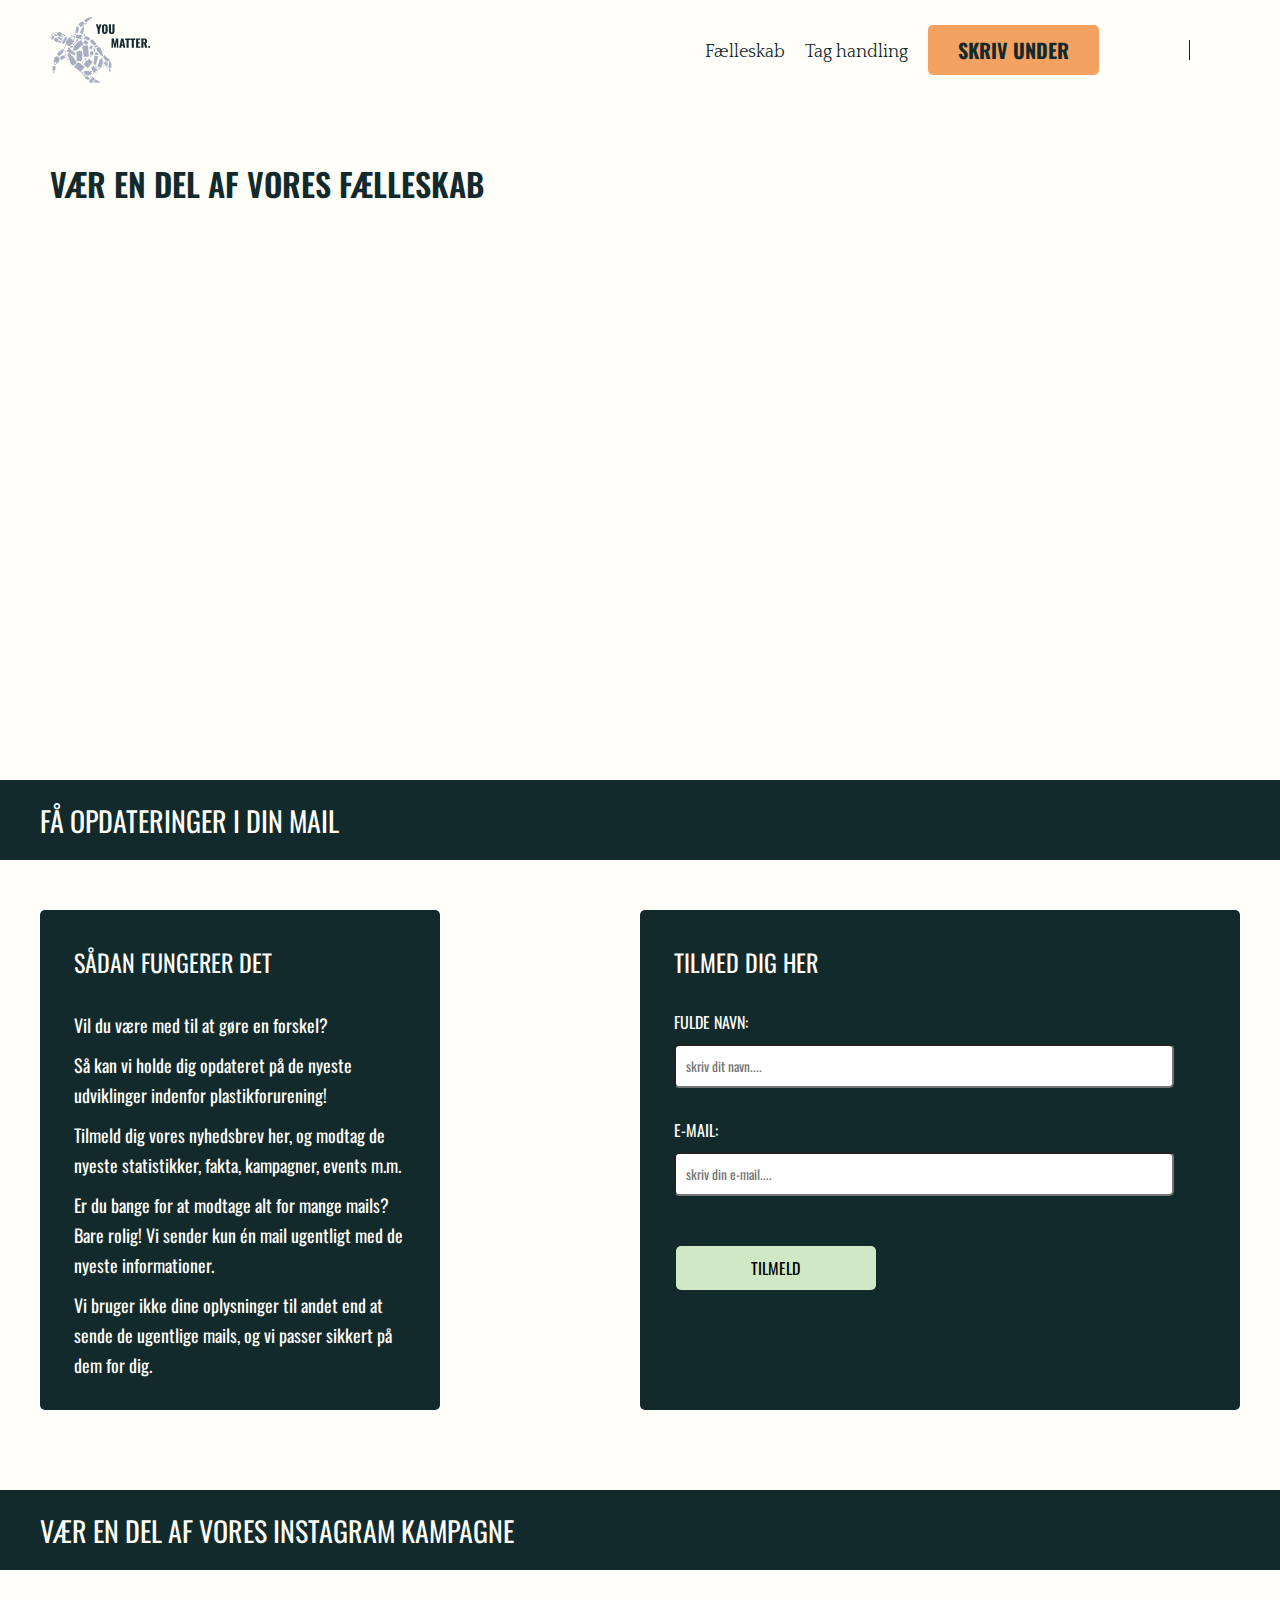
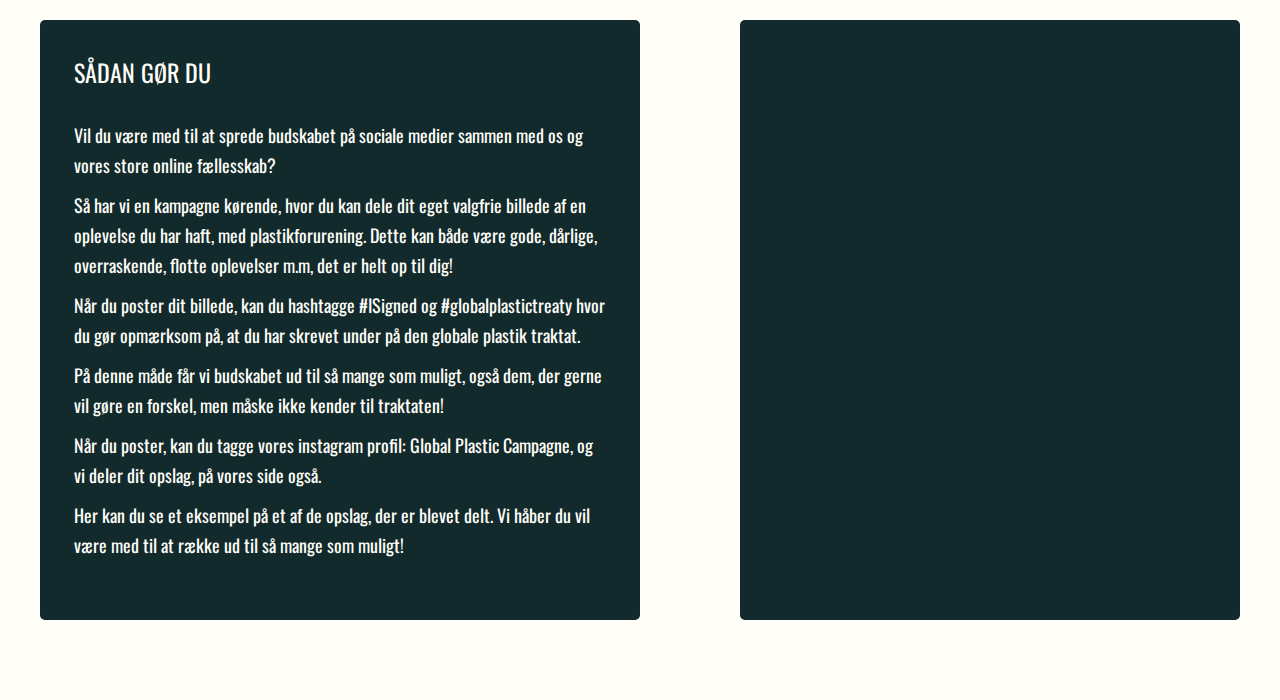
==== commit cf98fe46: "Merge branch 'main' of https://github.com/halyna-kuzminchuk/Global_Plastic_Treaty" ====
--- a/faelleskab.html
+++ b/faelleskab.html
@@ -15,7 +15,7 @@
             
         <nav class="navigation_bar">
             <div class="logo">
-                <a href="index.html"><img src="svg/Logo.svg" alt="A grey turtle with plastic waste inside"> </a>
+                <a href="index.html"><img src="svg/logo_final.svg" alt="A grey turtle with plastic waste inside"> </a>
             </div> 
                       <!-- Checkbox for toggling menu with youtube tutorial -->
                                     
@@ -155,7 +155,7 @@
 
 
 
-    <footer style="width: 100%; background-color: #132A2C;">
+    <!-- <footer style="width: 100%; background-color: #132A2C;">
 
         <div class="foot_container">
             <ul class="footer_left">
@@ -190,7 +190,7 @@
             </ul>
         </div>
 
-    </footer>
+    </footer> -->
 
     
 </body>
--- a/css/styles.css
+++ b/css/styles.css
@@ -18,7 +18,7 @@
     --Blue_grey:#A6AEC0;
     --Light_lavanda:#C6D4E9;
     --Light_mint_green:#D1E8C6;
-    --Bright_green:#8ae35f;
+    --Soft-orange:#F4A261;
     
     
     /* Fonts    */
@@ -27,6 +27,7 @@
 }
 
     /* Reset CSS */
+
     * {
     margin:0;
     padding:0;
@@ -34,20 +35,22 @@
     font-family: var(--Font_Oswald);
   }
 
-.body{
+body{
     font-family: var(--Font_Oswald);
     background-color: var(--Cloud_white);
-    min-height: 100vh;
+    height: auto;
+    /* min-height: 100vh; */
     
 }
 
 
 .main_container{
-    
+    position: relative;
+        
     font-family: var(--Font_Oswald);
     height: auto;
     width: var(--width-full);
-    padding-bottom: 100px;
+    
     background-color: var(--Cloud_white);
     margin: 0 auto;
     
@@ -61,7 +64,7 @@
     width: var(--width-full);
     max-height: 100px;
     background-color:var(--Cloud_white);
-    z-index: 2;
+    z-index: 1;
     
 }
 .logo {     
@@ -95,6 +98,8 @@
     align-items: center;
     flex-shrink: 0;
     
+    border-radius:5px ;
+    
    }
 .logo img:hover{
     scale:120%
@@ -103,6 +108,7 @@
 
 .mobile_look{ 
     display:none;
+   
    
 }
 
@@ -170,7 +176,7 @@
     bottom: -2px;
     width: 0;
     height: 2px;
-    background-color: var(--Bright_green);
+    background-color: var(--Light_mint_green);
     transition: width 0.3s ease;
 
 }
@@ -189,10 +195,12 @@
     width: fit-content;
     height: fit-content;
     padding: 10px 30px ;
-    background-color: var(--Bright_green);
+    background-color: var(--Soft-orange);
     border-radius: 5px;
     border: none;
     margin: 0 10px;
+    transition: slale 0.5s ease;
+    
 }
 .main_button a{
     text-decoration: none;
@@ -215,7 +223,8 @@
 /* FORSIDE ---------------------------------------------------------------------------------------------------------------*/
 .front_page_hero{
   
-    max-width:var(--width-full);
+    width:var(--width-full);
+    max-width: 100vw;
     height: 720px;
     background-image: url(/img/Turtle_hero_image.jpg);
     background-position: bottom center;
@@ -226,7 +235,9 @@
 }
 
 .front_page_hero_box{
-    max-width: var(--width-12col);
+    width: var(--width-12col);
+    max-width: 100%;
+
     height: inherit;
     display: grid;
     grid-template-columns: repeat(12, 1fr);
@@ -260,16 +271,171 @@
     font-weight: 700;
     text-transform: uppercase;
     color: var(--Midnight_blue);
+    line-height: 72px;
+    /* background-color: #fffef94a;
+    backdrop-filter: blur(2px); */
+    /* padding-left: 10px; */
+    height: fit-content;
+    border-radius: 5px;
 }
 .fp_hero_text_right p{
     font-family: var(--Fond_Q);
     font-size: 32px;
-    font-weight: 500;
+    font-weight: 400;
     color: var(--Midnight_blue);
-}
+    align-content: center;
+    background-color: #fffef94a;
+    backdrop-filter: blur(2px);
+    padding-left: 10px;
+    height: fit-content;
+    border-radius: 5px;    
+}
+
+/* Information block */
+
+.information_block{
+    width: var(--width-full);
+    height: auto;
+    margin: 50px auto 0 auto;
+    background-color: var(--Cloud_white);
+}
+.counter_container{
+    width: var(--width-full);
+    height: fit-content;
+    background-color: var(--Midnight_blue);
+    padding: 0 10px;
+    display: flex;
+    
+   
+
+}
+.counter{
+    width:var(--width-12col);
+    max-width: 100%;
+    height: fit-content;
+    background-color: var(--Midnight_blue);
+    display: flex;   
+    justify-content:center;
+    gap: 20px;
+    padding: var(--padding-default); 
+    flex-grow: 1;
+    
+
+
+}
+.counter_sides li{
+    color: var(--Cloud_white);
+    font-family: var(--Fond_Q);
+    font-size: 24px;
+    line-height: 32px;
+    font-weight: 400;
+    list-style: none;
+    text-align: center;
+
+}
+
+
+.scale_green_box{
+    width: 680px;
+    max-width: 60%;     
+    height:50px;
+    background-color: var(--Cloud_white);
+    border-radius: 20px;
+    align-self: flex-end;
+    transition: rotate 0.3s ease;
+   
+}
+
+.scale_white_box{
+    width: 600px;
+    max-width: 80%;
+    
+    height:50px;
+    background-color: var(--Light_mint_green);
+    border-radius: 20px;
+    align-self: flex-end;
+
+}
+
+/* A row of cards with text  */
+.learn_more{
+display: flex;
+max-width: var(--width-12col);
+flex-grow: 1;
+flex-basis: 0;  
+justify-self: center;
+}
+
+.hider{
+margin-top: 50px;
+display: flex;
+padding: 0 10px;
+  
+gap: 30px;
+max-width: 1200px;
+
+
+}
+
+.box{
+    position: relative;
+    height: 300px;
+    max-height: 60vh;
+    border-radius: 5px;
+    border: solid 1px var(--Blue_grey);
+    background-color: var(--Cloud_white);
+    box-shadow: 10px 10px 10px var(--Blue_grey), -10px -10px 10px white; 
+    /* effect of flow */
+    display: flex;
+    flex-direction: column;
+    gap: 30px;
+    justify-content: center;
+    align-items: center;
+    transition: background-color 0.5s ease;
+    
+    
+
+}
+.learn_more p{
+    font-family: var(--Fond_Q);
+    font-size: 24px;
+    color: var(--Midnight_blue);
+    padding: 20px;
+}
+
+.trans_button{
+    background-color: var(--Cloud_white);
+    border: solid 1px var(--Blue_grey);
+    box-shadow: 10px 10px 10px var(--Blue_grey), -10px -10px 10px white; 
+    transition: box-shadow 0.5s ease;
+    
+    
+}
+.trans_button a{
+    color: var(--Blue_grey);
+}
+
+.box:hover{
+    background-color: var(--Light_mint_green);
+}
+
+.box:hover >.trans_button {
+    box-shadow: 10px 10px 10px var(--Blue_grey), -10px -10px 10px var(--Light_mint_green); 
+    
+}
+.swiper_container{
+    display: none;
+}
+
+
+
+
+
+
 .placeholder{
     height: 200px;
 }
+
 
 
 
@@ -554,7 +720,7 @@
 
 
 .filler_block_content_handling_hero_img {
-    background-image: url("/img/Tag\ handling.jpg");
+    background-image: url("/img/Tag\ handling\ hero\ img.jpg");
     background-size: cover;
     width: 100%;
     height: 680px;
@@ -570,10 +736,11 @@
     font-weight: 600; /*makes it more bold */
 }
 
-.filler_block_content_handling{ /*filler block mellem hero og footer*/
+
+.filler_block_content_handling{ /* block mellem hero og footer*/
     display: grid;
     grid-template-columns: repeat(12, 1fr);
-    width: 100%;
+    width: var(--width-12col);
     margin: 0 auto 0 auto;
     height: 3200px;
     background-color:var(--Cloud_white) ;
@@ -594,27 +761,86 @@
 }
 
 
-.tag_handling_boxes { /*overordnet box*/
+/*Start på de 6 kasser/ hjælp fra Recipe code */
+
+.tag_handling_boxes {
+    height: fit-content;
+    color:var(--color-white);
+    width: var(--width-12col);
+    margin:70px auto 0 auto;
+    text-shadow: 1px 1px 1px var(--primary-color);
+    padding-bottom: 200px;
+  }
+  
+  
+  .tag_handling_boxes_boxes {
     display: flex;
     flex-wrap: wrap;
     margin-top: 30px;
-}
-
-.tag_handling_boxes1_txt_box { /*box til teksten*/
-    background-color: #132A2C;
-    display: flex;
-    flex-direction: column;
-    height: 300px;
+    
+  }
+  
+  .tag_handling_boxes_1 {
+    display: flex; /* Use flexbox for layout */
+    flex-direction: column; /* Stack items vertically */
+    font-size: 16px;
+    height: 380px;
     width: 50%;
-}
-
-.tag_handling_boxes1img { /*box til img*/
-    display: flex;
-    flex-direction: column;
-    height: 300px;
-    width: 50%;
-
-}
+    background-color:var(--Midnight_blue); /*farven på box med tekst */
+    text-shadow: none;
+  }
+  
+  .tag_handling_boxes_1 img {
+    height: 100%;
+  
+  }
+  
+  .txt-box {
+    padding:80px
+  
+  }
+  
+  .tag_handling_boxes_button {
+   margin: 10px 0 0 0
+  }
+  
+  .tag_handling_boxes_button button{
+    border: 1px solid var(--background-color-light);
+    background-color: var(--bacground-color-dark-bg);
+    border-radius:5px;
+    font-size: 12px;
+    font-weight: 700;
+    cursor:pointer;
+    padding:10px 30px 10px 30px;
+  }
+  
+  
+  .tag_handling_boxes_button a {
+    background-color:transparent;
+    color: var(--Cloud_white);
+    text-decoration: none;
+    text-transform: uppercase;
+    font-size: 12px;
+  }
+  
+  .text_box_1 {
+    font-weight: bold;
+    color: var(--bacground-color-dark-bg);
+  }
+  
+  .text_box_2 { /*lille overskrift */
+    text-transform: uppercase;
+    color: var(--Cloud_white);
+    padding: 10px 0 10px 0;
+    font-size: 22px;
+    font-weight: 700;
+  }
+  
+  .text_box_3 { /*lang tekst */
+    text-transform: initial;
+    color: var(--Cloud_white);
+    font-weight: lighter;
+  }
 
 
 
@@ -900,10 +1126,12 @@
 
 
 /* FOOTER----------------------------------------------------------------------------------------------------------------*/
+
 footer{
-    position: fixed;
+
+    /* position: fixed;
     left: 0;
-    bottom: 0;
+    bottom: 0; */
     height: auto;
     width: 100%;
     background-color:var(--Midnight_blue);
@@ -1004,7 +1232,7 @@
 
 
 
-@media (width<769px){ 
+@media (width<769px){  
 
     /* Hidden navigation bar */
 
@@ -1024,11 +1252,11 @@
         flex-direction: column;
         justify-content: center;
         /* align-items: start; */
-        gap: 20px;        
-        z-index: 1;
+        gap: 20px;
+        z-index: 3;
         overflow: hidden;
         transition: width 0.4s ease-in-out;
-                
+        
     }
 
    
@@ -1115,9 +1343,11 @@
     /* Front page hero */
     .front_page_hero{
       position: relative;
-      width: 100%;
+      max-width: 100%;
       height: 100%;
       top: 130px;
+      
+      ;
       
     }
     .front_page_hero_box{
@@ -1128,10 +1358,53 @@
         grid-template-rows: 130px 130px;
         gap: var(--grid-gap);
         width: 100%;
-        height: 100%;
-
-
-    }
+        
+
+
+    }
+   
+        
+        
+    
+    .information_block{
+        position:inherit;
+        top: 130px; 
+       
+       }
+    .counter{
+        height: auto;
+        width:100vw;
+        min-width: 300px;
+        max-width: 400px;
+        display: flex;
+        flex-direction: column;
+              
+        
+        
+    }
+    .scale_green_box{
+        position: relative;
+       align-self: self-start;
+       rotate: -90deg;       
+       max-width: 200px;
+       right: 70px;
+        
+
+    }
+    .counter_sides{
+       align-self: center;
+       display: flex;
+       flex-direction: column;
+       align-items:center;
+       
+       flex-grow: 1;
+       
+    }
+    .counter_sides li{
+        text-align: start;
+        
+    }
+
     .fp_hero_text_left{
         grid-column: 1/span 3;
         grid-row: 1;
@@ -1148,8 +1421,94 @@
         font-size: 20px;
     }
 
+    /* Creaating a swiper */
+
+    .hider{
+        display: none;}
+
+.swiper_container{
+    margin-top:25px ;
+  
+    
+    display: flex;
+    justify-content: center;
+    align-items: center;
+    background-color: var(--Cloud_white);
+    overflow-x: hidden;
+    height: 110vh;
+    transition: display 0.5s ease;
+        
+    }
+
+.swiper{
+    width: 100%;
+    height: 100%;
+    max-width: 400px;
+    max-height: 90vh;
+    display: flex;
+    justify-content: center;
+    align-items: center;
+    transform-style: preserve-3d;
+    flex-direction: column;
+    margin-bottom: 100px; 
+    
+    
+}
+.learn_more_swiper{
+    position: relative;
+    height: 80vh;
+    width: 320px;
+    margin-bottom: 20px;
+    perspective: 1000px;
+    transform-style: preserve-3d;
+
+
+}
+.learn_more_swiper label{
+    position: absolute;
+    width: 280px;
+    left: 0;
+    right: 0;
+    margin: auto;
+    transition: transform 0.5s ease;
+
+
+}
+
+.swiper input {
+    display: none;
+}
+
+
+
+
+
+
+#Box1:checked~.learn_more_swiper #slide3,
+#Box2:checked~.learn_more_swiper #slide1,
+#Box3:checked~.learn_more_swiper #slide2{
+    transform: translate3d(-150px, 0px, -200px);
+}
+
+#Box1:checked~.learn_more_swiper #slide1,
+#Box2:checked~.learn_more_swiper #slide2,
+#Box3:checked~.learn_more_swiper #slide3{
+    transform: translate3d(150px, 0px, -200px);
+}
+
+#Box1:checked~.learn_more_swiper #slide2,
+#Box2:checked~.learn_more_swiper #slide3,
+#Box3:checked~.learn_more_swiper #slide1{
+    
+    transform: translate3d(0 , 0, 0);
+    
+}
+
+
+
+
    
-/*     
+ /*     
     Footer */
 
     .footer_left p{
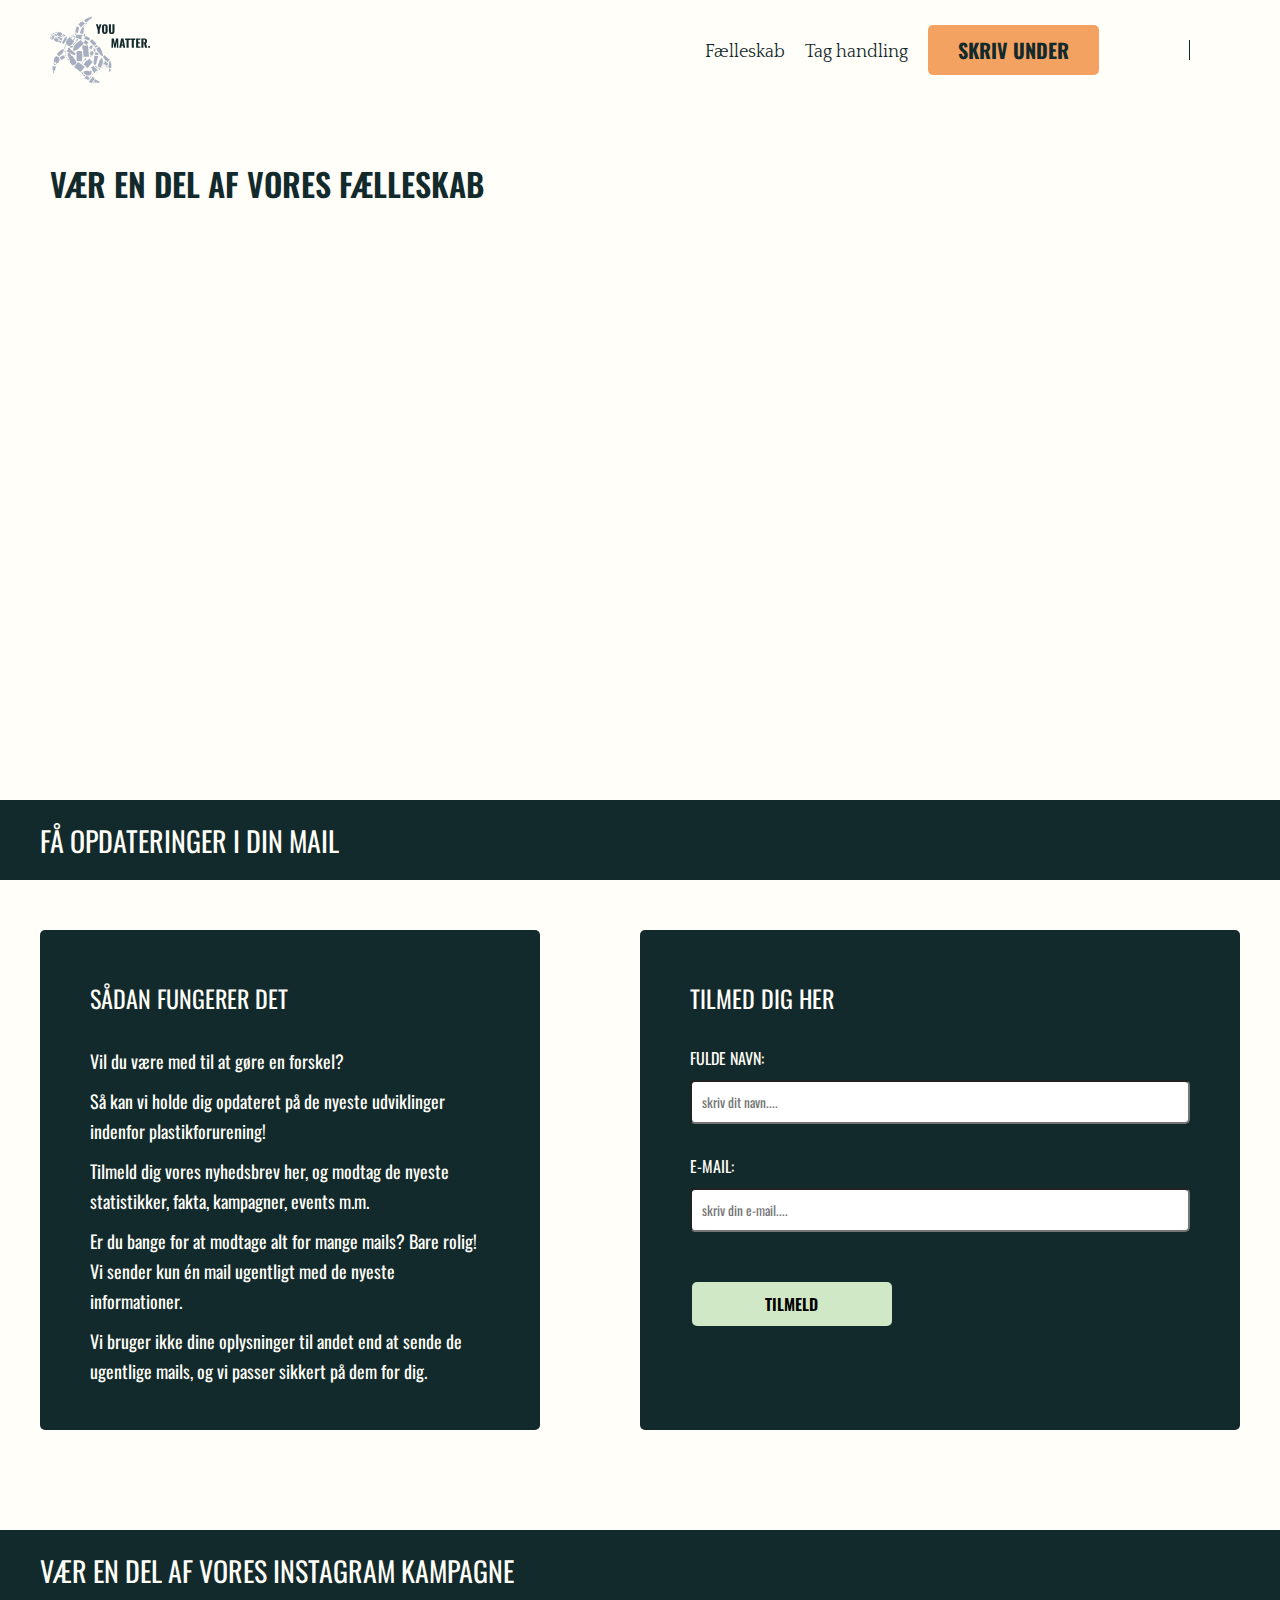
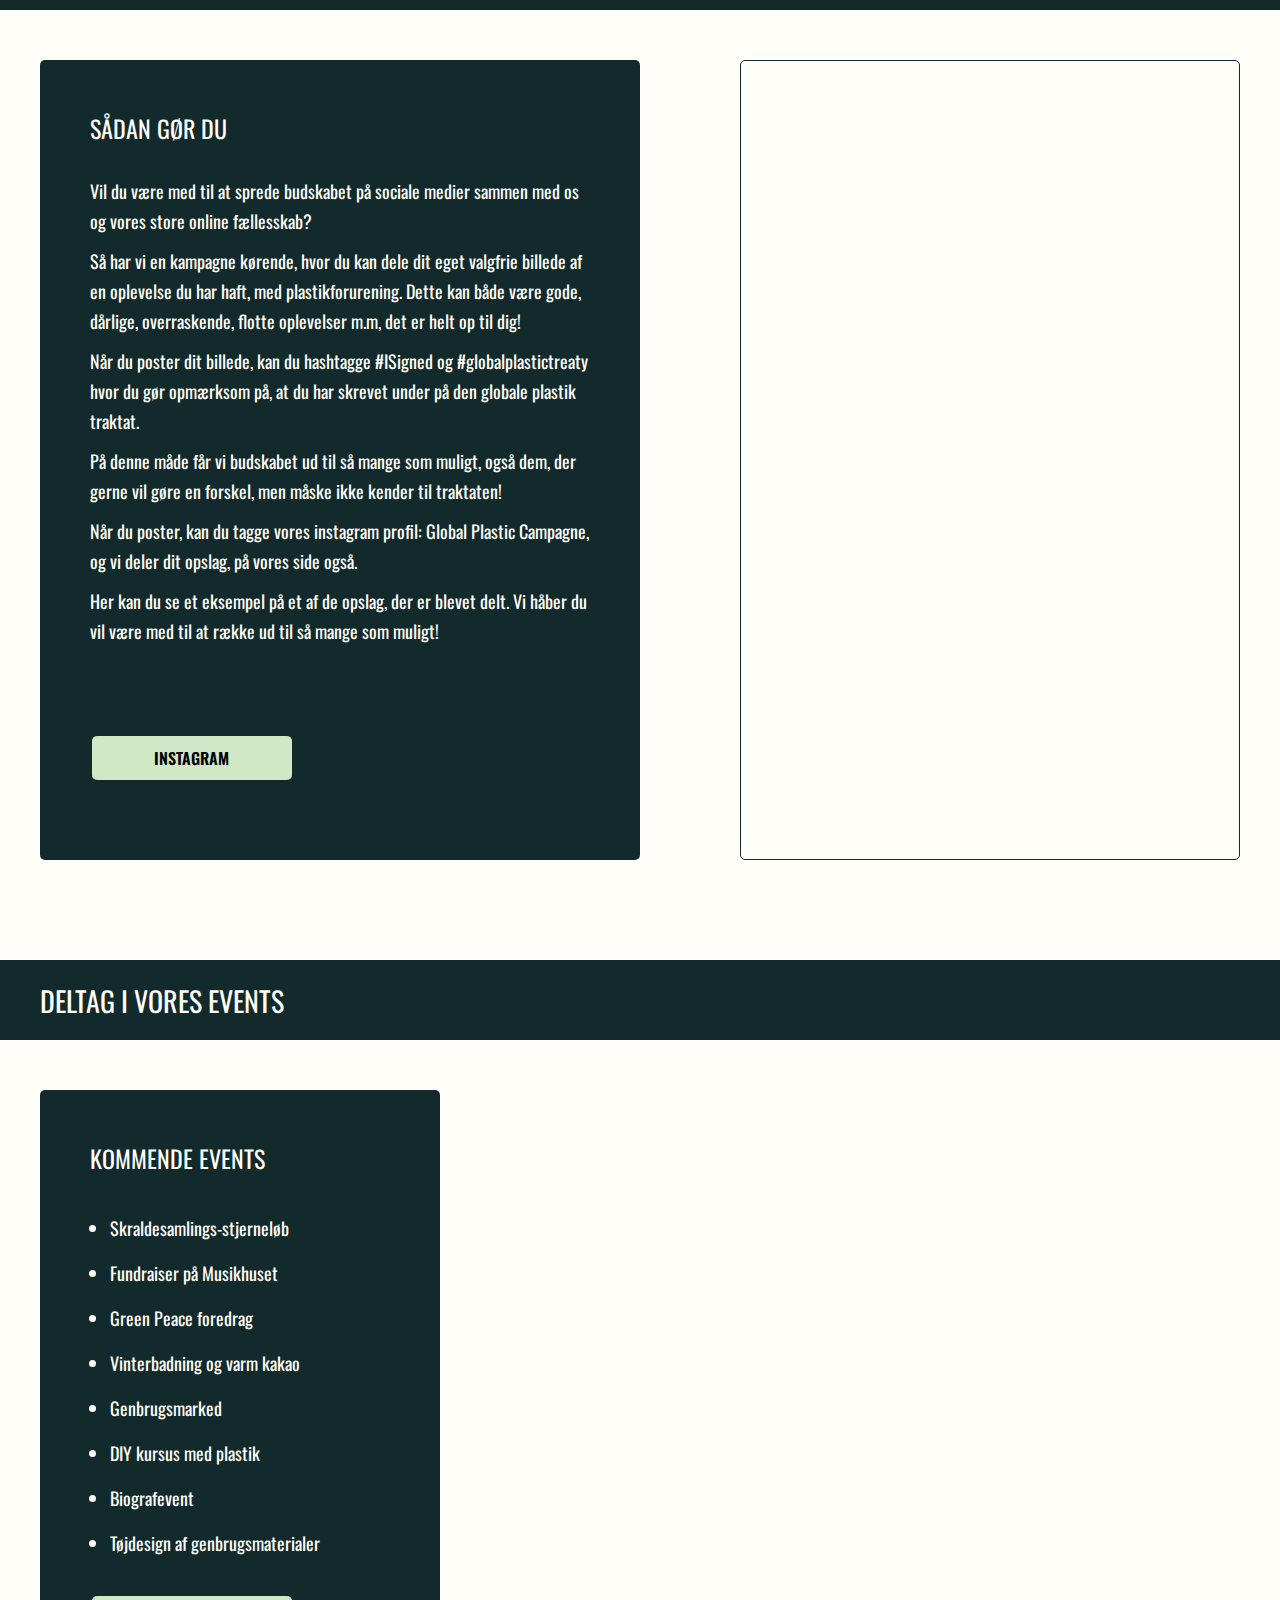
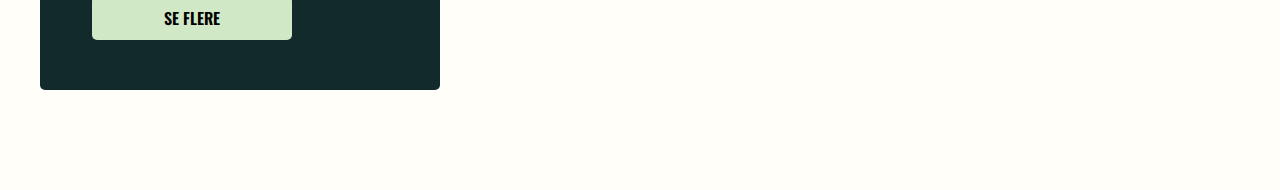
==== commit 38e8f5f0: "Event section fællesskab done" ====
--- a/faelleskab.html
+++ b/faelleskab.html
@@ -143,8 +143,40 @@
                         <p>Når du poster, kan du tagge vores instagram profil: Global Plastic Campagne, og vi deler dit opslag, på vores side også. </p>
                         <p>Her kan du se et eksempel på et af de opslag, der er blevet delt. Vi håber du vil være med til at række ud til så mange som muligt!</p>
                     </div>
+                    <div class="button_insta_f">
+                        <button type="submit">Instagram</button>
+                    </div>
                 </div>
                 <div class="instagram_section_container_right"></div>
+            </div>
+        </div>
+
+        <div class="event_section">
+            <div class="event_section_headline_box">
+                <div class="event_section_headline_text">
+                    <p>Deltag i vores events</p>
+                </div>
+            </div>
+            <div class="event_section_container">
+                <div class="event_section_container_left">
+                    <div class="event_left_headline">
+                        <p>Kommende events</p>
+                    </div>
+                    <ul>
+                        <li>Skraldesamlings-stjerneløb</li>
+                        <li>Fundraiser på Musikhuset </li>
+                        <li>Green Peace foredrag </li>
+                        <li>Vinterbadning og varm kakao</li>
+                        <li>Genbrugsmarked</li>
+                        <li>DIY kursus med plastik</li>
+                        <li>Biografevent</li>
+                        <li>Tøjdesign af genbrugsmaterialer</li>
+                    </ul>
+                    <div class="button_event_f">
+                        <button type="submit">Se flere</button>
+                    </div>
+                </div>
+                <div class="event_section_container_right"></div>
             </div>
         </div>
     </div>
--- a/css/styles.css
+++ b/css/styles.css
@@ -453,7 +453,7 @@
     background-repeat: no-repeat;
     background-size: cover;
     height: 600px;
-    margin-bottom: 80px;
+    margin-bottom: 100px;
     }
 
 .hero_container_f {
@@ -484,7 +484,7 @@
     background-position: center center;
     background-repeat: no-repeat;
     background-size: cover;
-    margin-bottom: 80px;
+    margin-bottom: 100px;
     
 }
 
@@ -523,12 +523,12 @@
 }
 
 .mail_section_container_left_f {
-    grid-column: 1 / span 4;
+    grid-column: 1 / span 5;
     height: 500px;
     background-color: var(--Midnight_blue);
     display: flex;
     flex-direction: column;
-    padding: 34px;
+    padding: 50px;
     border-radius: 5px;
 }
 
@@ -537,7 +537,7 @@
     height: 500px;
     background-color: var(--Midnight_blue);
     border-radius: 5px;
-    padding: 34px;
+    padding: 50px;
 }
 
 .left_headline_f {
@@ -599,6 +599,7 @@
     width: 200px;
     padding: 10px 20px;
     font-size: 16px;
+    font-weight: 600;
     border: none;
     cursor: pointer;
     border-radius: 5px;
@@ -609,7 +610,7 @@
 }
 
 .button_f button:hover {
-    background-color: var(--Bright_green);
+    background-color: var(--Soft-orange);
     color: var(--Midnight_blue);
     scale: 100%;
 }
@@ -621,7 +622,7 @@
     background-position: center center;
     background-repeat: no-repeat;
     background-size: cover;
-    margin-bottom: 80px;
+    margin-bottom: 100px;
     background-color: var(--Cloud_white);
     
 }
@@ -662,20 +663,24 @@
 
 .instagram_section_container_left {
     grid-column: 1 / span 6;
-    height: 600px;
+    height: 800px;
     background-color: var(--Midnight_blue);
     display: flex;
     flex-direction: column;
-    padding: 34px;
+    padding: 50px;
     border-radius: 5px;
 }
 
 .instagram_section_container_right {
     grid-column: 8 / span 5;
-    height: 600px;
-    background-color: var(--Midnight_blue);
+    height: 800px;
+    background-image: url(/img/Instagram\ opslag.jpg);
+    background-position: center center;
+    background-repeat: no-repeat;
+    background-size: cover;
     border-radius: 5px;
     padding: 34px;
+    border: 1px solid var(--Midnight_blue)
 }
 
 .insta_left_headline {
@@ -691,11 +696,136 @@
     font-family: "Quattrocento", serif;
     font-size: 18px;
     line-height: 30px;  
+    margin-bottom: 80px;
 }
 
 .insta_left_text p {
     padding-bottom: 10px;
 }
+
+.button_insta_f button {
+    width: 200px;
+    padding: 10px 20px;
+    font-size: 16px;
+    font-weight: 600;
+    border: none;
+    cursor: pointer;
+    border-radius: 5px;
+    transition: background-color var(--Midnight_blue);
+    text-transform: uppercase;
+    background-color: var(--Light_mint_green);
+    margin-left: 1.5px;
+}
+
+.button_insta_f button:hover {
+    background-color: var(--Soft-orange);
+    color: var(--Midnight_blue);
+    scale: 100%;
+}
+
+/* Event Section */
+
+.event_section {
+    width: var(--width-full);
+    background-position: center center;
+    background-repeat: no-repeat;
+    background-size: cover;
+    margin-bottom: 100px;
+    
+}
+
+.event_section_headline_box {
+    width: var(--width-full);
+    background-color: var(--Midnight_blue);
+    background-position: center center;
+    background-repeat: no-repeat;
+    background-size: cover;
+    height: 80px;
+}
+
+.event_section_headline_text {
+    display: grid;
+    grid-template-columns: repeat(12, 1 fr);
+    grid-template-rows: auto;
+    height: 100%;
+    width: var(--width-12col);
+    margin: 0 auto 0 auto;
+    color: var(--Cloud_white);
+    font-family: var(--Font_Oswald);
+    font-size: 28px;
+    text-transform: uppercase;
+    align-items: center;
+    color: var(--Cloud_white);
+}
+
+.event_section_container {
+    display: grid;
+    grid-template-columns: repeat(12, 1fr);
+    grid-template-rows: auto;
+    height: 100%;
+    width: var(--width-12col);
+    margin: 0 auto 0 auto;
+    padding-top: 50px;
+}
+
+.event_section_container_left {
+    grid-column: 1 / span 4;
+    height: 600px;
+    background-color: var(--Midnight_blue);
+    display: flex;
+    flex-direction: column;
+    padding: 50px;
+    border-radius: 5px;
+}
+
+.event_section_container_right {
+    grid-column: 6 / span 7;
+    height: 600px;
+    background-image: url(/img/samle\ skrald\ event.jpg);
+    background-position: center center;
+    background-repeat: no-repeat;
+    background-size: cover;
+    border-radius: 5px;
+    padding: 34px;
+}
+
+.event_left_headline {
+    color: var(--Cloud_white);
+    font-family: var(--Font_Oswald);
+    font-size: 24px;
+    padding-bottom: 30px;
+    text-transform: uppercase;
+}
+
+.event_section_container_left ul {
+    color: var(--Cloud_white);
+    font-family: "Quattrocento", serif;
+    font-size: 18px;
+    line-height: 45px;  
+    margin-bottom: 30px;
+    padding-left: 20px;
+}
+
+.button_event_f button {
+    width: 200px;
+    padding: 10px 20px;
+    font-size: 16px;
+    font-weight: 600;
+    border: none;
+    cursor: pointer;
+    border-radius: 5px;
+    transition: background-color var(--Midnight_blue);
+    text-transform: uppercase;
+    background-color: var(--Light_mint_green);
+    margin-left: 1.5px;
+}
+
+.button_event_f button:hover {
+    background-color: var(--Soft-orange);
+    color: var(--Midnight_blue);
+    scale: 100%;
+}
+
 
 
     
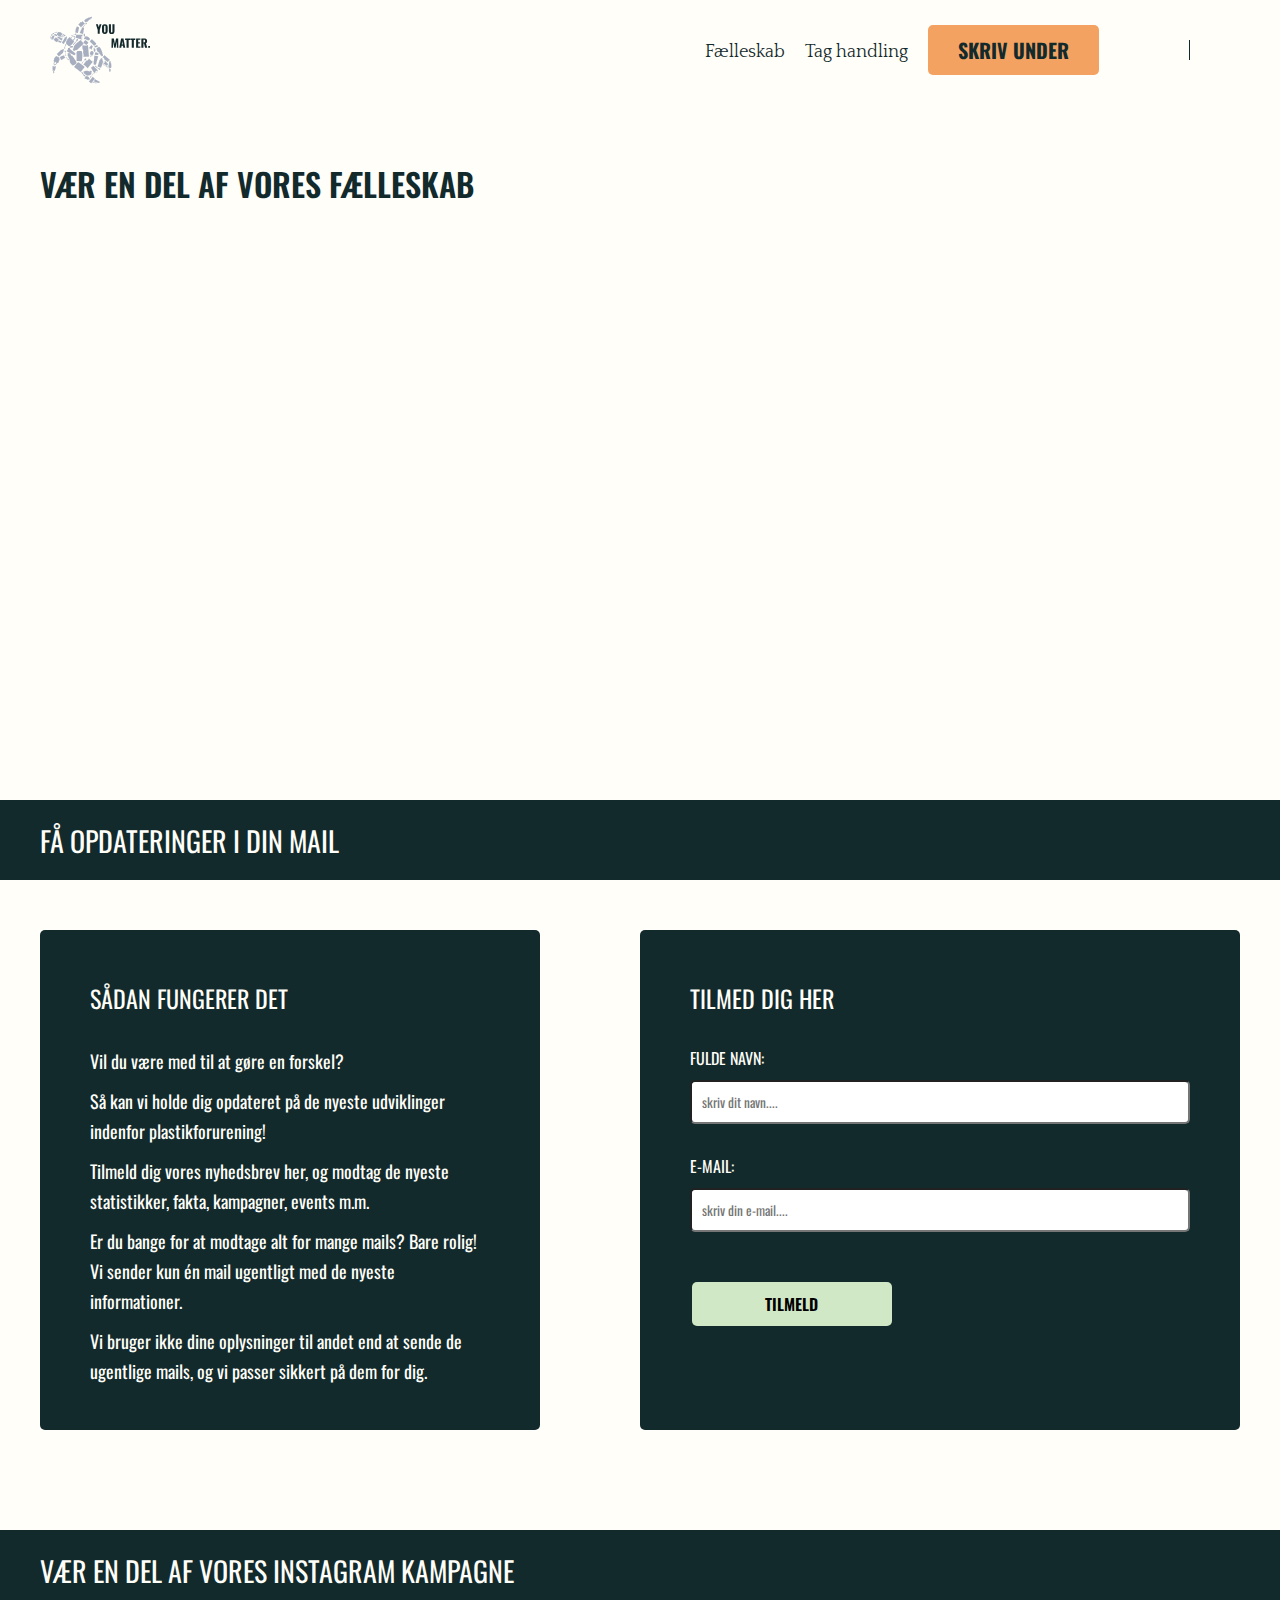
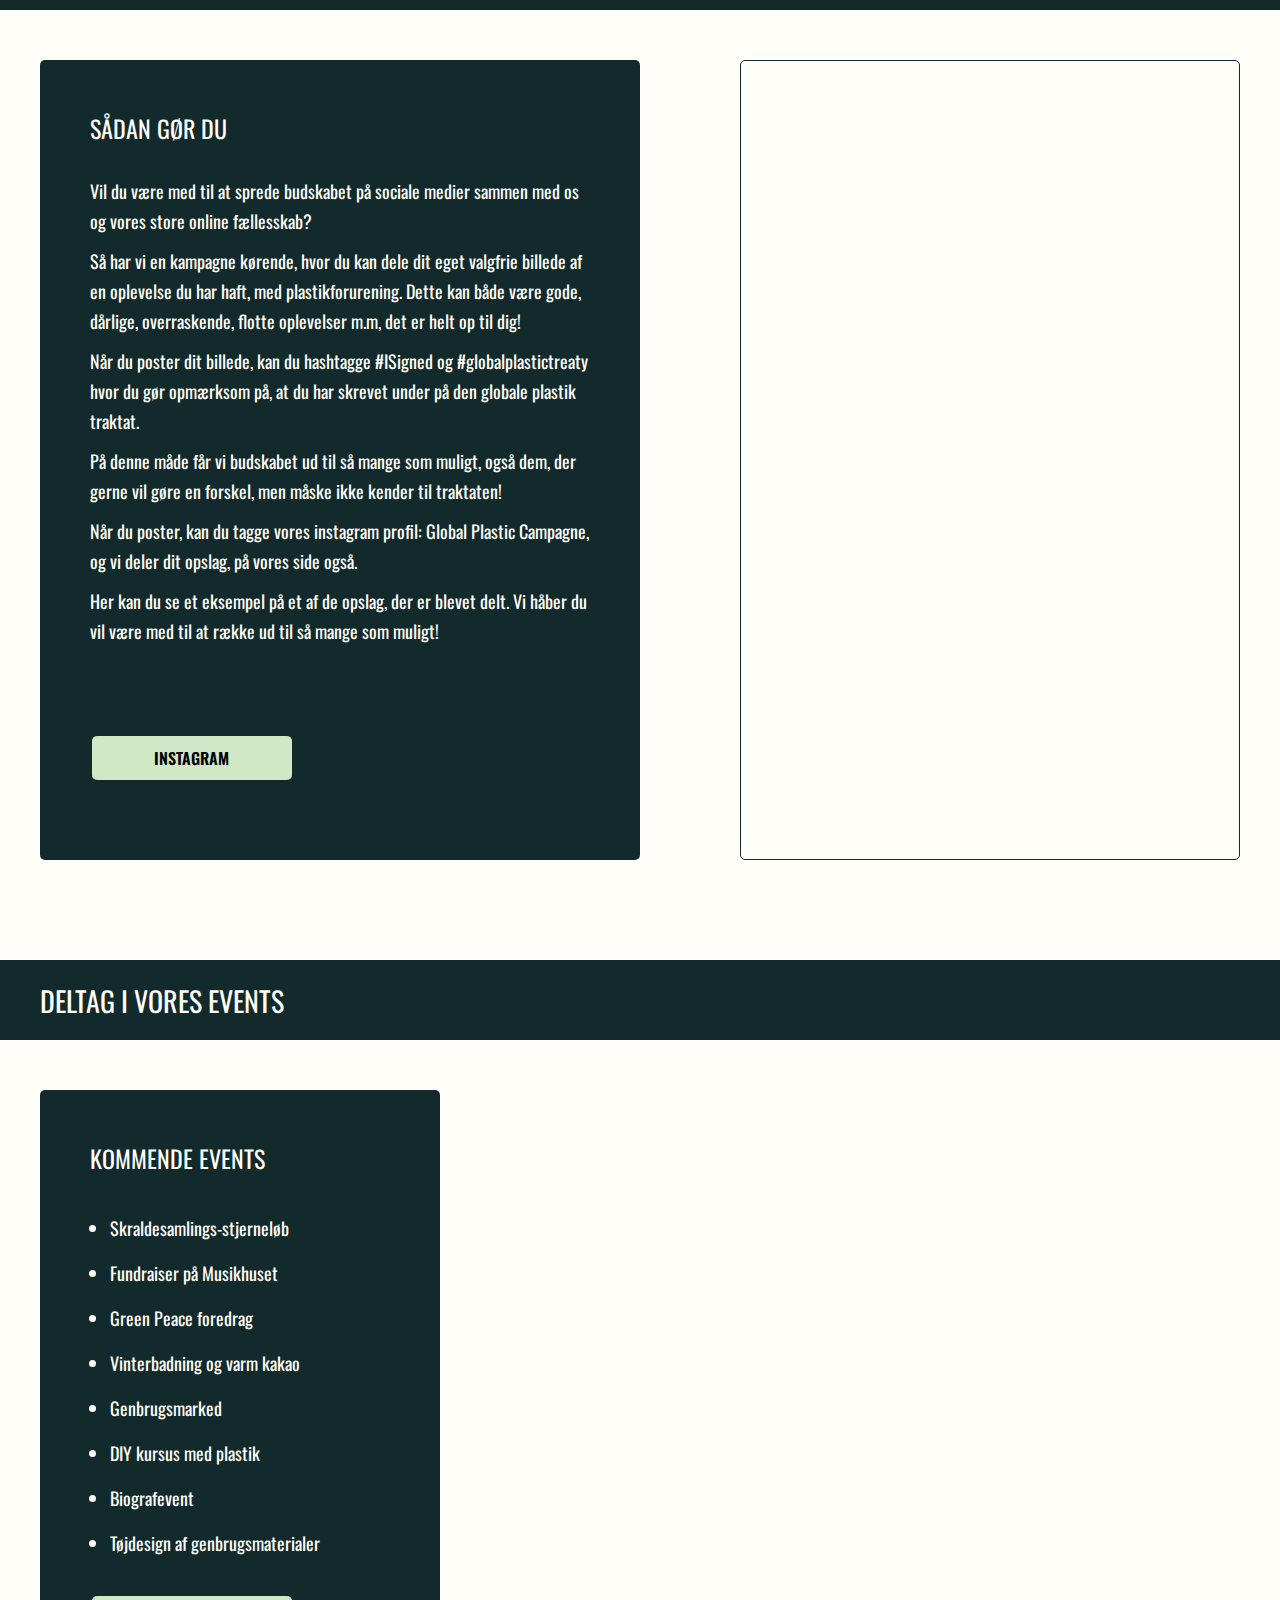
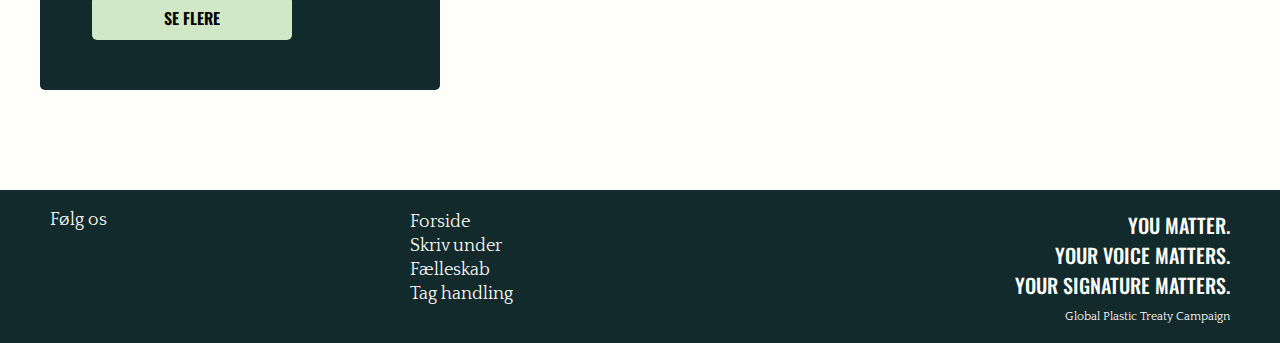
==== commit 4589d7be: "Started media queries faalleskabsside" ====
--- a/faelleskab.html
+++ b/faelleskab.html
@@ -187,7 +187,7 @@
 
 
 
-    <!-- <footer style="width: 100%; background-color: #132A2C;">
+    <footer style="width: 100%; background-color: #132A2C;">
 
         <div class="foot_container">
             <ul class="footer_left">
@@ -222,7 +222,7 @@
             </ul>
         </div>
 
-    </footer> -->
+    </footer>
 
     
 </body>
--- a/css/styles.css
+++ b/css/styles.css
@@ -427,11 +427,6 @@
     display: none;
 }
 
-
-
-
-
-
 .placeholder{
     height: 200px;
 }
@@ -472,7 +467,6 @@
    grid-row: 1;
    padding-top: 60px;
    text-transform: uppercase;
-   padding-left: 10px;
    font-weight: 600;
    color: var(--Midnight_blue);
 }
@@ -829,20 +823,6 @@
 
 
     
-
-
-
-
-
-
-
-
-
-
-
-
-
-
 
 
 /* TAG HANDLING ---------------------------------------------------------------------------------------------------------- */
@@ -1635,6 +1615,35 @@
 }
 
 
+/* Fællesskabsside phone version */
+
+    .hero_f {
+        width: var(--width-full);
+    }
+
+    .mail_section {
+        width: var(--width-full);
+    }
+
+    .mail_section_headline_box {
+        width: var(--width-full);
+    }
+
+    .mail_section_container_f {
+        width: var(--width-full);
+    }
+
+    .mail_section_container_left_f {
+        grid-row: 1;
+        width: var(--width-full);
+    }
+
+    .mail_section_container_right_f {
+        grid-row: 2;
+        width: var(--width-full);
+    }
+
+
 
 
    
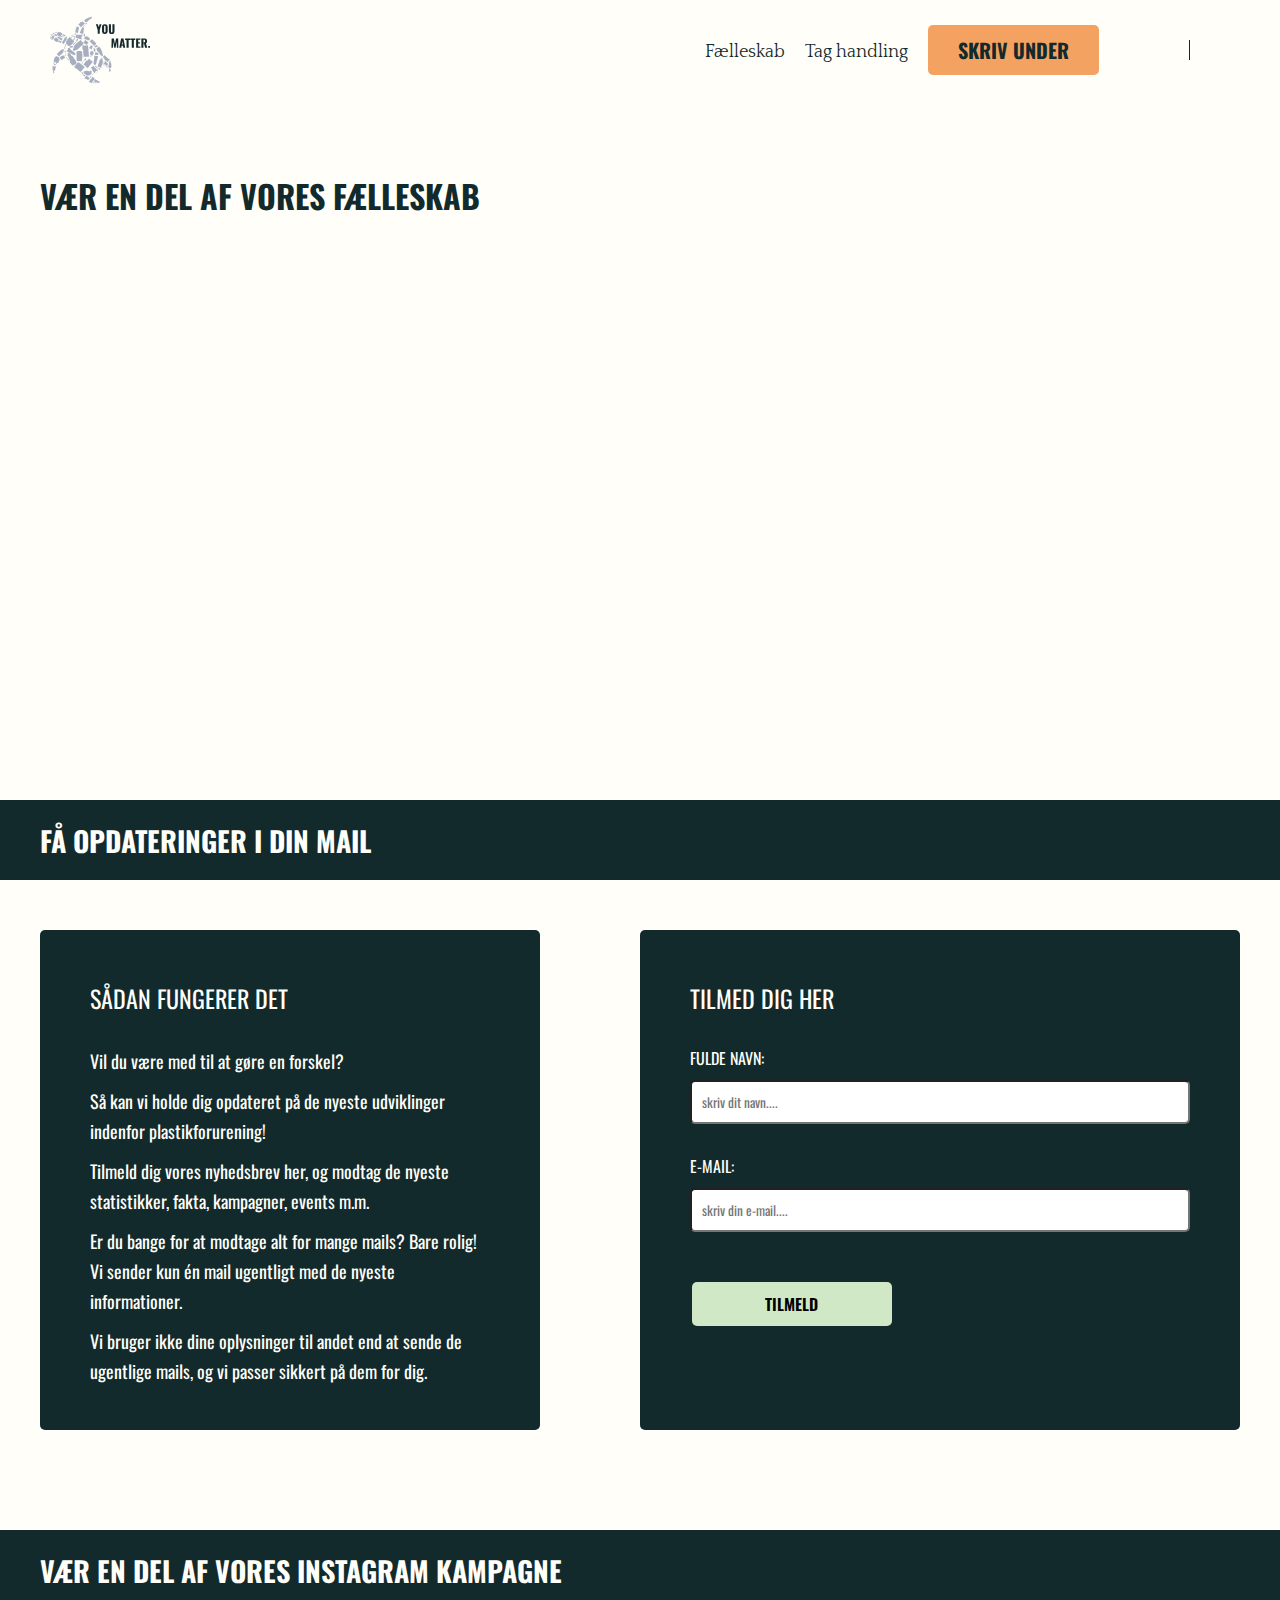
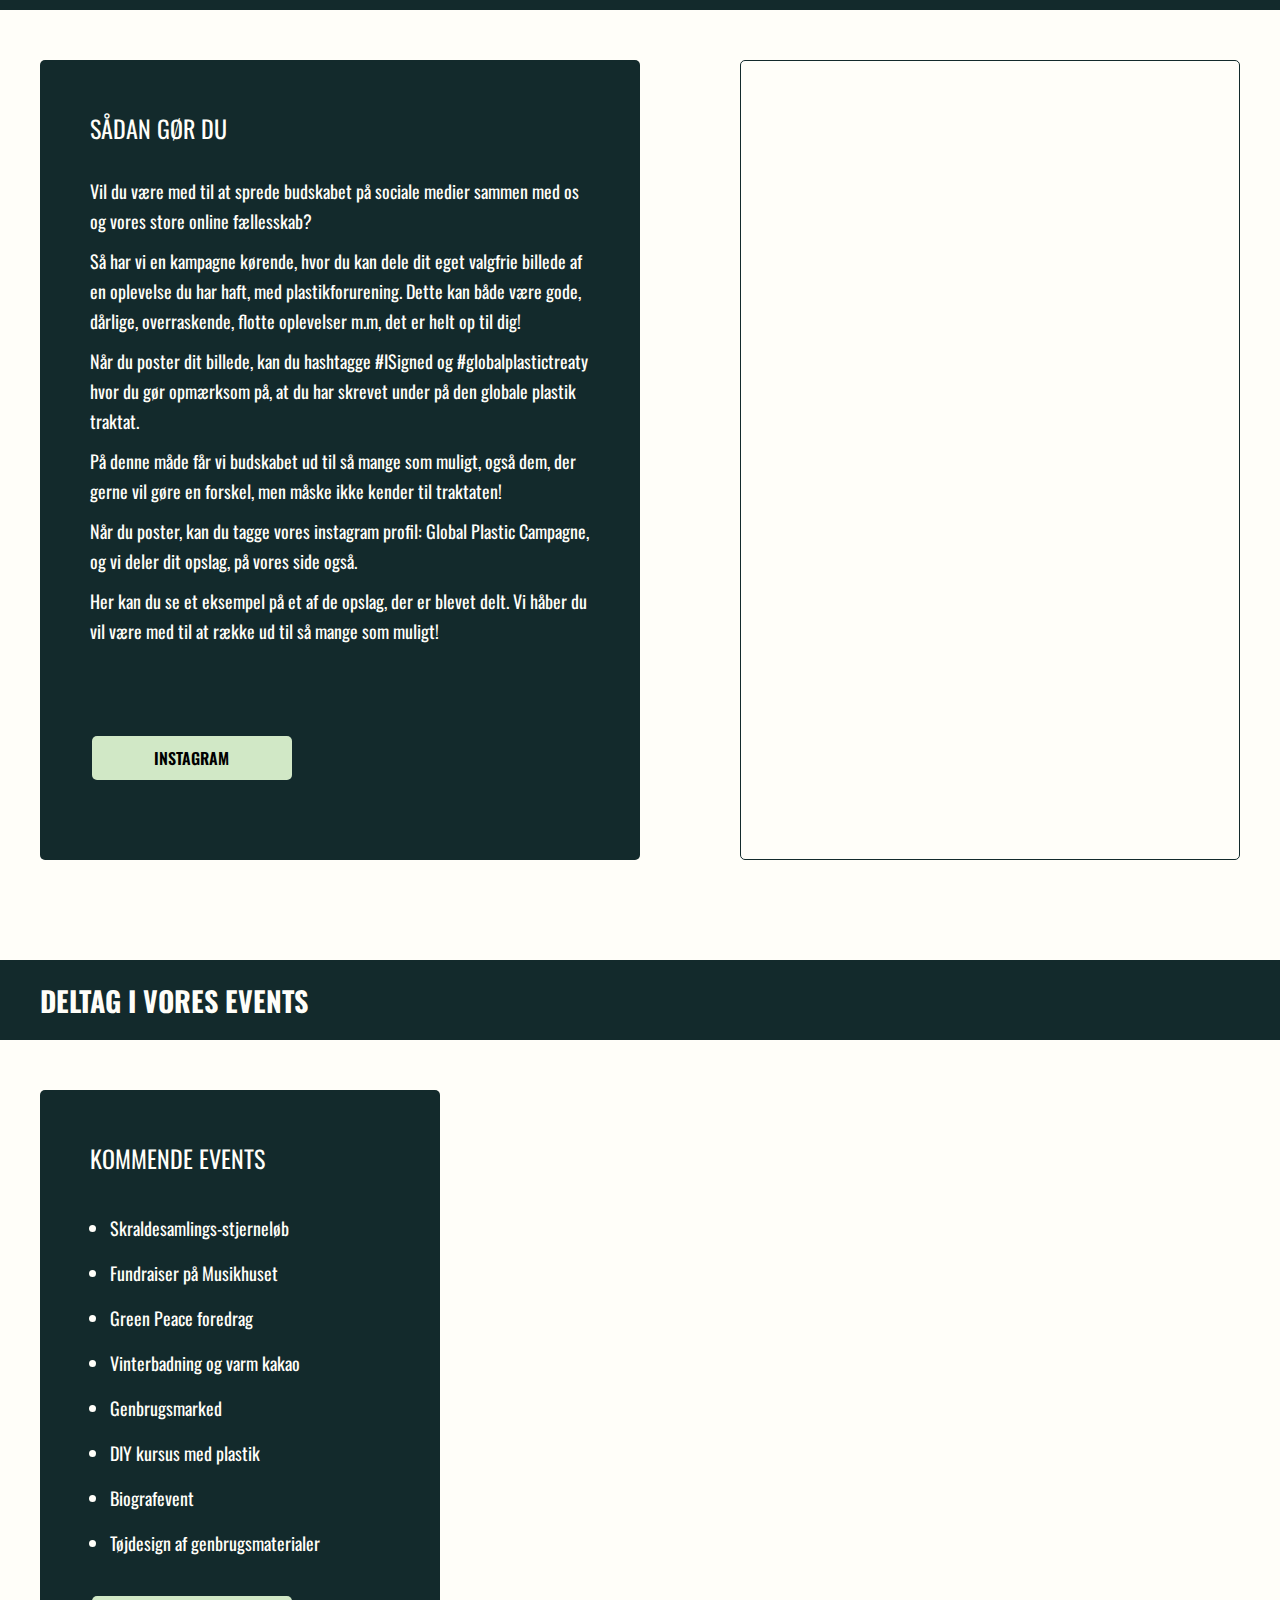
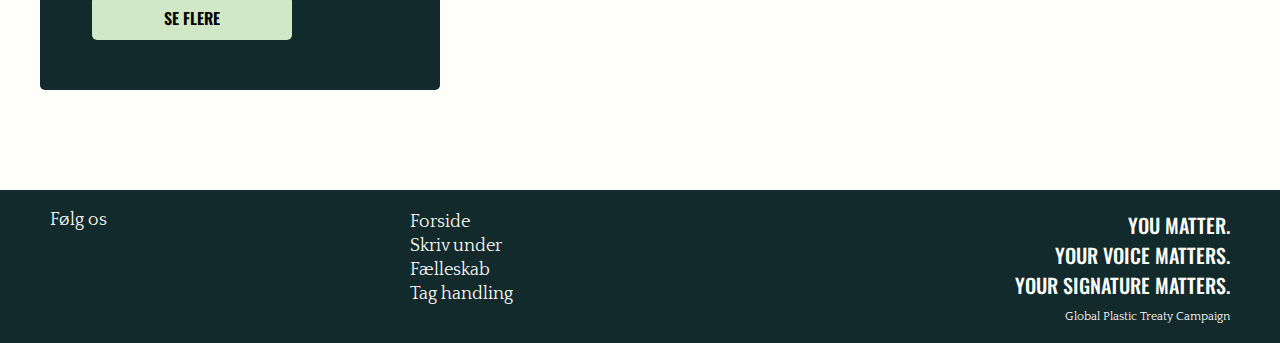
==== commit 325ff2f6: "Correcting headers faalleskab" ====
--- a/faelleskab.html
+++ b/faelleskab.html
@@ -72,7 +72,7 @@
         <div class="hero_f">
             <div class="hero_container_f">
                 <div class="hero_text_f">
-                    <p>Vær en del af vores fælleskab</p>
+                    <h1>Vær en del af vores fælleskab</h1>
                 </div>
             </div>
         </div>
@@ -80,7 +80,7 @@
         <div class="mail_section">
             <div class="mail_section_headline_box">
                 <div class="mail_section_headline_text">
-                    <p>Få opdateringer i din mail</p>
+                    <h2>Få opdateringer i din mail</h2>
                 </div>
             </div>
             <div class="mail_section_container_f">
@@ -126,8 +126,8 @@
 
         <div class="instagram_section">
             <div class="instagram_section_headline_box">
-                <div class="mail_section_headline_text">
-                    <p>Vær en del af vores instagram kampagne</p>
+                <div class="instagram_section_headline_text">
+                   <h2>Vær en del af vores instagram kampagne</h2>
                 </div>
             </div>
             <div class="instagram_section_container">
@@ -154,7 +154,7 @@
         <div class="event_section">
             <div class="event_section_headline_box">
                 <div class="event_section_headline_text">
-                    <p>Deltag i vores events</p>
+                    <h2>Deltag i vores events</h2>
                 </div>
             </div>
             <div class="event_section_container">
--- a/css/styles.css
+++ b/css/styles.css
@@ -358,6 +358,7 @@
 }
 
 /* A row of cards with text  */
+
 .learn_more{
 display: flex;
 max-width: var(--width-12col);
@@ -384,7 +385,7 @@
     border-radius: 5px;
     border: solid 1px var(--Blue_grey);
     background-color: var(--Cloud_white);
-    box-shadow: 10px 10px 10px var(--Blue_grey), -10px -10px 10px white; 
+    box-shadow: 10px 10px 10px var(--Blue_grey), -10px -10px 10px #FFFFFA; 
     /* effect of flow */
     display: flex;
     flex-direction: column;
@@ -406,7 +407,7 @@
 .trans_button{
     background-color: var(--Cloud_white);
     border: solid 1px var(--Blue_grey);
-    box-shadow: 10px 10px 10px var(--Blue_grey), -10px -10px 10px white; 
+    box-shadow: 10px 10px 10px var(--Blue_grey), -10px -10px 10px#FFFFFA; 
     transition: box-shadow 0.5s ease;
     
     
@@ -426,6 +427,128 @@
 .swiper_container{
     display: none;
 }
+
+/* Line with images that have text 
+ */
+.images .box{
+    background-color: var(--Midnight_blue);
+    position: relative;
+    border: none;
+    
+    
+
+}
+#turner_1, #turner_2, #turner_3{
+   /* position:absolute;
+   top:0;
+    left:0;
+    width: 100%;
+    height: 100%;
+    z-index: 2;
+    cursor: pointer; */
+    appearance: none;   
+
+}
+
+.box span{
+    position: absolute;
+    right: 20px;
+    bottom: 20px;
+    color: transparent;
+    z-index: 5;
+    transition: color 0.5s ease;
+}
+
+.fp_images_text{
+          
+    width: 100%;
+    height: 100%;
+    display: flex;
+    flex-direction: column;
+    align-items: center;
+    justify-content: center;
+    padding: 20px;
+    background-color: var(--Midnight_blue);
+    color: var(--Cloud_white);
+    gap: 10px;
+    border-radius: 5px;
+        
+    
+}
+.fp_images_text h4{
+    font-family: var(--Fond_Q);
+    font-size: 24px;
+    text-transform: uppercase;
+
+}
+.fp_images_text p{
+    color: var(--Cloud_white);
+    font-family: var(--Fond_Q);
+    font-size: 16px;
+    padding: 0;
+}
+
+.fp_image1{
+    position: absolute;
+    
+    background-image: url(/img/Plastic_wall.jpg);
+    background-size: cover;
+    width: 100%;
+    height: 100%;
+    background-repeat: no-repeat;
+    background-position: center;
+    border-radius: 5px;
+    transition: opasity 0.5s ease;
+    
+
+}
+
+.fp_image2{
+    position: absolute;
+    
+     
+    background-image: url(/img/Birds_smoke.jpg);
+    background-size: cover;
+    width: 100%;
+    height: 100%;
+    background-repeat: no-repeat;
+    background-position: center;
+    border-radius: 5px;
+    transition: opasity 0.5s ease;
+    
+
+}
+
+.fp_image3{
+    position: absolute;
+    
+    
+    background-image: url(/img/240_F_210788011_vmpH314JPjKkgmkGlgpZ8y0Ipgijwxnh.jpg);
+    background-size: cover;
+    width: 100%;
+    height: 100%;
+    background-repeat: no-repeat;
+    background-position: center;
+    border-radius: 5px;
+    transition: opasity 0.5s ease;
+    
+
+}
+
+
+
+.fp_image1:hover{opacity: 0%;}
+
+.fp_image2:hover{opacity: 0%;}
+
+.fp_image3:hover{
+    opacity: 0%;
+}
+
+.second_slider{
+    display: none;
+}
+
 
 .placeholder{
     height: 200px;
@@ -449,7 +572,7 @@
     background-size: cover;
     height: 600px;
     margin-bottom: 100px;
-    }
+}
 
 .hero_container_f {
     display: grid;
@@ -471,6 +594,10 @@
    color: var(--Midnight_blue);
 }
 
+.hero_text_f h1 {
+    font-size: 32px;
+}
+
 /* Mail Section */
 
 .mail_section {
@@ -479,7 +606,6 @@
     background-repeat: no-repeat;
     background-size: cover;
     margin-bottom: 100px;
-    
 }
 
 .mail_section_headline_box {
@@ -504,6 +630,10 @@
     text-transform: uppercase;
     align-items: center;
     color: var(--Cloud_white);
+}
+
+.mail_section_headline_text h2 {
+    font-size: 28px;
 }
 
 .mail_section_container_f {
@@ -630,7 +760,7 @@
     height: 80px;
 }
 
-.instgram_section_headline_text {
+.instagram_section_headline_text {
     display: grid;
     grid-template-columns: repeat(12, 1 fr);
     grid-template-rows: auto;
@@ -643,6 +773,10 @@
     text-transform: uppercase;
     align-items: center;
     color: var(--Cloud_white);
+}
+
+.instagram_section_headline_text h2 {
+    font-size: 28px;
 }
 
 .instagram_section_container {
@@ -750,6 +884,10 @@
     text-transform: uppercase;
     align-items: center;
     color: var(--Cloud_white);
+}
+
+.event_section_headline_text h2 {
+    font-size: 28px;
 }
 
 .event_section_container {
@@ -965,20 +1103,32 @@
 
 /* SKRIV UNDER ----------------------------------------------------------------------------------------------------------- */
 
+
 .hero-container-underskriv-img {
-    background-image: url('https://picsum.photos/1920/800');
+    background-image: url(/img/plastic_in_hand.png);
     grid-column: 8 span 5;
-    height:auto;
-    min-height:600px;
+    height: 720px;;
     background-repeat: no-repeat;
     background-size: cover;
     background-position: center center;
     padding-top: 30px;
-    margin-bottom: 80px;
+    margin-bottom: 40px;
     color:var(--Midnight_blue);
 
  }
-
+ /* 
+.underskriv-overlay {
+    position: absolute;
+    top: 0;
+    left: 0;
+    width: 100%;
+    height: 820px;
+    background-color: rgba(149, 204, 166, 0.4); 
+    pointer-events: none;  
+    z-index: 1;
+
+}
+ */
 .hero-container-underskriv {
     display:grid;
     grid-template-columns: repeat(12, 1fr);
@@ -987,50 +1137,97 @@
     gap:var(--grid-gap);
     margin: auto;
     height: auto;
+   
+    
 }
   
-.hero-text-underskriv {
-    grid-column: 6/ span 6;
-    margin:20px auto auto 20px;
+.hero-text-underskriv-glass-container {
+    grid-column: 7/ span 8;
+    margin:100px auto auto 20px;
     grid-row: 1;
 }
+
+.hero-text-underskriv-glass-container {
+    height: fit-content;
+    width: 500px;
+    padding: auto;
+    border-radius: 5px;
+
+    background-color: rgba(255, 255, 255, 0.4);
+    backdrop-filter: blur (20px);
+    border-top: 1px solid rgba(255, 255, 255, 0.536);
+    border-left: 1px solid rgba(245, 240, 240, 0.616);
+    box-shadow: 6px 6px 6px rgba(0,0,0,0.089);
+    text-align: right; 
+    transition: box-shadow 0.3s ease;
+ 
+}
+.hero-text-underskriv-glass-container:hover {
+    box-shadow: 0px 0px 40px rgba(0, 0, 0, 0.3);
+  }
 .underskriv-big-header {
-    font-size:32px;
-    font-weight: 700;
-    text-transform: uppercase;
+    color: var(--Midnight_blue);
+    font-size: 40px;
+    text-align: center;
     text-wrap: nowrap;
-    text-transform: uppercase;
-
-}
-  
+    padding: 10px;
+}
+.hero-text-underskriv-glass-container p {
+    color: var(--Midnight_blue);
+    font-size: 40px;
+    text-wrap: nowrap;
+    text-transform: uppercase;
+    margin-top: 50px;
+    font-weight: bold;
+    
+
+}
+.underskriv_highlight {
+    color: var(--Soft-orange);
+    text-shadow: 2px 2px 2px var(--Midnight_blue);
+}
+.underskriv_highlight:hover {
+    scale: 110%;
+}
+
+
 .sign-box {
-    margin: 30px ;
-    background-color: var(--Light_lavanda);
+    grid-column: 1/ span 6;
+    margin: 30px auto auto 70px ;
+    background-color: var(--Cloud_white);
     padding: 20px;
     border-radius: 8px;
     box-shadow: 0 4px 8px rgba(0, 0, 0, 0.1);
     text-align: center;
     width: 400px;
     height: auto;
-}
+    border-radius: 5px;
+    box-shadow: 8px 8px 15px rgba(0, 0, 0, 0.1), -8px -8px 15px rgba(53, 53, 52, 0.7);
+    transition: all 0.3s ease;
+  }
+  .sign-box:hover {
+    box-shadow: 12px 12px 25px rgba(0, 0, 0, 0.1), -12px -12px 25px rgba(110, 109, 108, 0.7);
+  }
+
 .timeline {
     display: flex;
     justify-content: center;
     align-items: center;
     position: relative;
     margin: 20px;
+    
 }
 
 .circle {
     width: 20px;
     height: 20px;
-    background-color: var(--Light_mint_green);
+    background-color: var(--Blue_grey);
     border-radius: 50%;
     color: var(--Cloud_white);
     display: flex;
     justify-content: center;
     align-items: center;
-    font-size: 14px;
+    font-size: 12px;
     font-weight: bold;
     position: relative;
 }
@@ -1038,7 +1235,7 @@
 .line {
     width: 100px;
     height: 2px;
-    background-color: var(--Light_mint_green);
+    background-color: var(--Blue_grey);
 }
 
 .timeline .circle:first-child {
@@ -1067,6 +1264,7 @@
     text-align: start;
     margin-left: 20px ;
     margin-bottom: 20px;
+    color: var(--Midnight_blue);
 }
 
 .signature-area input {
@@ -1076,23 +1274,24 @@
     width: 300px;
 }
 
-
-.buttons button {
+.buttons_underskriv button {
+    width: 200px;
     padding: 10px 20px;
-    margin: 10px;
-    font-size: 16px;
+    font-size: 20px;
     border: none;
     cursor: pointer;
     border-radius: 5px;
     transition: background-color var(--Midnight_blue);
     text-transform: uppercase;
-    background-color: var(--Light_mint_green);
-}
-
-.buttons button:hover {
-    background-color: var(--Midnight_blue);
-    color: var(--Cloud_white);
-    scale: 100%;
+    font-weight: 700;
+    background-color: var(--Soft-orange);
+    margin: 10px;
+
+}
+.buttons_underskriv button:hover {
+    background-color: var(--Soft-orange);
+    color: var(--Midnight_blue);
+    scale: 110%;
 }
 .privatlivs-text {
     font-size: 12px;
@@ -1107,7 +1306,7 @@
     grid-row: 1;
     font-family: var(--Font_Oswald);
 }
-.brug-din-stemme-heading h2{
+.brug-din-stemme-header h2{
     height: 80px;
     background-color: var(--Midnight_blue);
     color:var(--Cloud_white);
@@ -1115,15 +1314,18 @@
     font-weight: 700;
     text-transform: uppercase;
     display:flex;
-    justify-content: flex-start;
+    justify-content: center;
     align-items: center;
-    padding: 0 0 0 px;
     width: var(--width-full);
-    margin: 20px auto ;
-    text-wrap: wrap;
+    margin: 20px auto;
     font-family: var(--Font_Oswald);
-  
-}
+    
+}
+.brug-din-stemme-divider-heading  {
+    width: 100%;
+    padding: auto 70px;
+}
+
 
 .brug-din-stemme {
     height: fit-content;
@@ -1132,35 +1334,61 @@
     grid-template-columns: 1fr 1fr;  
     grid-template-rows: 1fr 1fr;    
     gap: var(--grid-gap);
-    margin: 20px auto 20px auto;
+    margin: 40px auto 40px auto;
   }
 
-.brug_din_stemme_content_block_image img {
+.brug_din_stemme_content_image img {
     height: 405px;
     width: 595px;
-
     background-size: cover;
     background-position: center ;
     border-top-left-radius: 5px;
     border-top-right-radius: 5px;
-  
-}
+    transform-style: preserve-3d;
+    transition: transform 0.6s;
+}
+
+.brug_din_stemme_content_image img:hover {
+  transform: rotateY(180deg);
+}
+
+.brug_din_stemme_content_image img .front,
+.brug_din_stemme_content_image img .back {
+  position: absolute;
+  width: 100%;
+  height: 100%;
+  backface-visibility: hidden;
+}
+
+.brug_din_stemme_content_image img .front {
+  background-color: #9b59b6;
+}
+
+.brug_din_stemme_content_image img .back {
+  background-color: #f39c12;
+  transform: rotateY(180deg);
+}
+
 .brug_din_stemme_content {
-    display: grid;
-       
+    display: grid; 
     gap: var(--grid-gap);
     box-sizing: border-box;
     width: 595px;
-  }
-
-.brug_din_stemme_content_block {
-    background-color: var(--Light_lavanda);
+    box-shadow: 10px 10px 30px rgba(0, 0, 0, 0.2);
+    transition: box-shadow 0.3s ease;
+}
+ 
+
+.brug_din_stemme_content_block_box {
+    background-color: var(--Cloud_white);
     position: relative;
     border-radius: 5px;
     display: flex;
     flex-direction: column;
     box-shadow: 2px 2px 2px dark var(--Cloud_white);
-}
+
+}
+
 .brug_din_stemme_content_block_text_top h5 {
     font-size: 22px;
     font-weight: 700; 
@@ -1170,12 +1398,12 @@
     
 
 
-}
+}/* 
 .brug_din_stemme_content_block_text_top p {
-    font-size: 16;
+    font-size: 12;
     font-family: 'font Q', sans-serif;
 
-}
+}/*  */
 
 .brug_din_stemme_content_block_text {
     padding: 20px;
@@ -1183,35 +1411,42 @@
     flex-direction: column;
     justify-content: space-between;
     flex:1;
-    color:var(--color_dark);
-
-
-}
-.brug_din_stemme_content_block_bottom_area {
-    display: flex;
-    justify-content: space-between;
-    margin: 20px 0 0 0;
-    
-}
-.brug_don_stemme_content_block_bottom_area_right button {
-    background-color: var(--color_dark);
-    border: 1px solid var(--background-color-light);
-    border-radius: 5px;
-    font-size: 12px;
-    font-weight: 700;
-    padding: 8px 16px;
-    cursor: pointer;
-  }
-  
-.brug_din_stemme_content_block_bottom_area_right button a {
-    color: var(--color-light);
-    text-transform: uppercase;
-    text-decoration: none;
-    font-size: 12px;
-  
-}
-
-.underskriv_video_overskrift h2{
+    color:var(--Midnight_blue);
+}
+
+.brug_din_stemme_content_block_text_bottom {
+    margin: 20px;
+    display: flex;
+    justify-content: center;
+    align-items: center;
+    border-radius: 5px;
+}
+
+.trans_button_u {
+    background-color: var(--Cloud_white);
+    border: solid 1px var(--Blue_grey);
+    box-shadow: 10px 10px 10px var(--Blue_grey), -10px -10px 10px white; 
+    margin: 20px;
+}
+
+.trans_button_u a{
+    color: var(--Blue_grey);
+}
+
+.brug_din_stemme_content_block_box:hover{
+    background-color: var(--Light_mint_green);
+}
+
+.box:hover >.trans_button {
+    box-shadow: 10px 10px 10px var(--Blue_grey), -10px -10px 10px var(--Light_mint_green); 
+}
+
+
+.placeholder{
+    height: 200px;
+}
+ 
+.video-container-header h2{
     height: 80px;
     background-color: var(--Midnight_blue);
     color:var(--Cloud_white);
@@ -1219,20 +1454,25 @@
     font-weight: 700;
     text-transform: uppercase;
     display:flex;
-    justify-content: flex-start;
+    justify-content: center;
     align-items: center;
-    padding: 0 0 0 px;
     width: var(--width-full);
-    margin: 20px auto ;
-    text-wrap: wrap;
+    margin: 20px auto;
     font-family: var(--Font_Oswald);
-  
+    box-shadow: 2px 2px 2px dark var(--Midnight_blue);;
+    
 }
 
 .underskriv_video_box {
+    display: flex;
+    justify-content: center;
+    align-content: center;
     width: var(--width-12col);
-    margin: 70px auto;
-}
+    margin: 40px auto;
+    border-radius: 5px;
+ 
+}
+
 
 
 /* FOOTER----------------------------------------------------------------------------------------------------------------*/
@@ -1537,7 +1777,7 @@
         display: none;}
 
 .swiper_container{
-    margin-top:25px ;
+    margin-top:50px ;
   
     
     display: flex;
@@ -1545,7 +1785,7 @@
     align-items: center;
     background-color: var(--Cloud_white);
     overflow-x: hidden;
-    height: 110vh;
+    height:100%;
     transition: display 0.5s ease;
         
     }
@@ -1554,19 +1794,19 @@
     width: 100%;
     height: 100%;
     max-width: 400px;
-    max-height: 90vh;
+    height:100% ;
     display: flex;
     justify-content: center;
     align-items: center;
     transform-style: preserve-3d;
     flex-direction: column;
-    margin-bottom: 100px; 
+    
     
     
 }
 .learn_more_swiper{
     position: relative;
-    height: 80vh;
+    height: 50vh;
     width: 320px;
     margin-bottom: 20px;
     perspective: 1000px;
@@ -1576,6 +1816,7 @@
 }
 .learn_more_swiper label{
     position: absolute;
+    max-height: 60vh;
     width: 280px;
     left: 0;
     right: 0;
@@ -1586,9 +1827,22 @@
 }
 
 .swiper input {
-    display: none;
-}
-
+      appearance: none;}
+
+
+.box svg{
+    position: absolute;
+    z-index: 5;
+    right:10px;
+    top:10px;    
+    fill: var(--Blue_grey);
+    width: 25px;
+    height: 25px;
+    stroke: var(--Blue_grey);
+    
+    
+    
+}
 
 
 
@@ -1615,18 +1869,76 @@
 }
 
 
-/* Fællesskabsside phone version */
+/* Replacing hover effect that revealed text */
+
+#turner_1, #turner_2, #turner_3{
+    position:absolute;
+    top:0;
+     left:0;
+     width: 100%;
+     height: 100%;
+     z-index: 2;
+     cursor: pointer;
+     appearance: none;   
+ 
+ }
+ 
+
+#turner_1:checked~.fp_image1{
+    opacity: 0%;
+}
+#turner_2:checked~.fp_image2{
+    opacity: 0%;
+}
+#turner_3:checked~.fp_image3{
+    opacity: 0%;
+}
+/* 
+Responsive solution for images */
+.images .hider{
+    display: flex;
+    flex-wrap: wrap;
+}
+
+.box span{
+    position: absolute;
+    right: 20px;
+    bottom: 20px;
+    color: var(--Cloud_white);
+    z-index: 5;
+}
+
+
+
+/* Fællesskabsside phone version ------------------------------*/
+
+    /* hero and mail section */
 
     .hero_f {
         width: var(--width-full);
     }
 
+    .hero_container_f {
+        width: var(--width-full);
+    }
+
+    .hero_text_f {
+        width: var(--width-full);
+        grid-column: 1 / span 12;
+        padding-left: 10px;
+    }
+
     .mail_section {
         width: var(--width-full);
     }
 
     .mail_section_headline_box {
+        grid-column: 1 / span 12;
         width: var(--width-full);
+    }
+
+    .mail_section_headline_text {
+        padding-left: 10px;
     }
 
     .mail_section_container_f {
@@ -1634,21 +1946,136 @@
     }
 
     .mail_section_container_left_f {
+        grid-column: 1 / span 12;
         grid-row: 1;
         width: var(--width-full);
+        margin-bottom: 20px;
+        height:fit-content;
+        border-radius: 0%;
     }
 
     .mail_section_container_right_f {
+        grid-column: 1 / span 12;
         grid-row: 2;
         width: var(--width-full);
-    }
-
-
-
-
+        border-radius: 0;
+    }
+
+    .name_writing_box_f input {
+        width: 300px;
+        height: 50px;
+    }
+
+    .email_writing_box_f input {
+        width: 300px;
+        height: 50px;
+    }
+
+    .button_f button {
+        width: 130px;
+        height: 50px;
+        font-size: 20px;
+    }
+
+    /* Instagram Section */
+
+    .instagram_section {
+        width: var(--width-full);
+    }
+
+    .instagram_section_headline_box {
+        grid-column: 1 / span 12;
+        width: var(--width-full);
+        display: grid;
+    }
+
+    @media (width<535px) {
+    .instagram_section_headline_box {
+        height: 100px;
+    }  
+    }
    
- /*     
-    Footer */
+    .instagram_section_headline_text {
+        width: var(--width-full);
+        grid-column: 1 / span 3;
+        padding-left: 10px;
+    }
+
+    .instagram_section_container {
+        width: var(--width-full);
+    }
+
+    .instagram_section_container_left {
+        grid-column: 1 / span 12;
+        grid-row: 1;
+        width: var(--width-full);
+        margin-bottom: 20px;
+        height:fit-content;
+        border-radius: 0%;
+    }
+
+    .instagram_section_container_right {
+        grid-column: 1 / span 12;
+        grid-row: 2;
+        width: 400px;
+        height: 650px;
+        justify-self: center;
+    }
+
+    .button_insta_f button {
+        width: 130px;
+        height: 50px;
+        font-size: 20px;
+    }
+
+    /* Event Section */
+
+    .event_section {
+        width: var(--width-full);
+    }
+
+    .event_section_headline_box {
+        grid-column: 1 / span 12;
+        width: var(--width-full);
+    }
+
+    .event_section_headline_text {
+        width: var(--width-full);
+        grid-column: 1 / span 3;
+        padding-left: 10px;
+    }
+
+    .event_section_container {
+        width: var(--width-full);
+    }
+
+    .event_section_container_left {
+        grid-column: 1 / span 12;
+        grid-row: 1;
+        width: var(--width-full);
+        margin-bottom: 20px;
+        height:fit-content;
+        border-radius: 0%;
+    }
+
+    .event_section_container_right {
+        grid-column: 1 / span 12;
+        grid-row: 2;
+        border-radius: 0%;
+    }
+
+    .button_event_f button {
+        width: 130px;
+        height: 50px;
+        font-size: 20px;
+    }
+
+    /* Faallesskabsside done ----------------------------*/ 
+
+    
+
+
+ /* Footer */
 
     .footer_left p{
         display: none;
@@ -1693,11 +2120,14 @@
 
     /* end Tag handling ---*/ 
     
-
-    
-
-
-}
+/* start underskriv side @media width<769px */
+    
+    .hero-text-underskriv-glass-container {
+        display: none;
+    }
+
+}
+/* slut underskriv side @media width<769pz */
 
 
 @media (width<415px){
@@ -1731,5 +2161,13 @@
 
 /* end Tag handling ---*/ 
 
-
+/* start underskriv side @media width<769px */
+.sign-box {
+    width: 50%;
+    font-size: 12px;
+}
+.underskriv-big-header {
+    font-size: x-small;   
+}
+/* slut underskriv side @media width<769pz */
 }